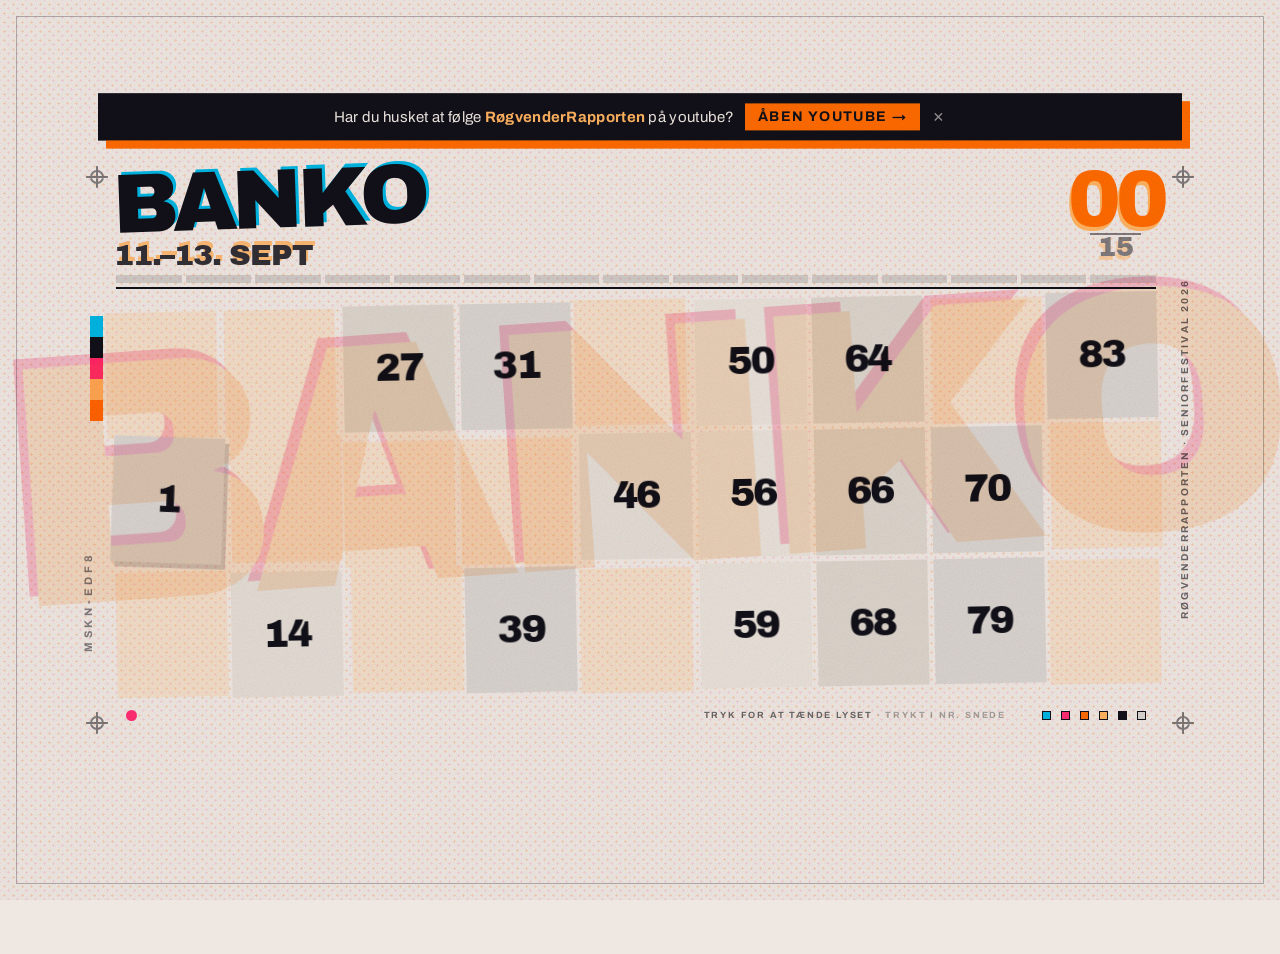
==== index.html @ 8e08827e "confetti: spin faster and tumble edge-on; keep tile misprints off ink-black Angular velocity raised " ====
<!DOCTYPE html>
<html lang="da">
<head>
<meta charset="UTF-8">
<meta name="viewport" content="width=device-width, initial-scale=1, maximum-scale=1, user-scalable=no, viewport-fit=cover">
<title>BANKO — Røgvenderrapporten · Seniorfestival 2026</title>
<link rel="preconnect" href="https://fonts.googleapis.com">
<link rel="preconnect" href="https://fonts.gstatic.com" crossorigin>
<link href="https://fonts.googleapis.com/css2?family=Archivo+Black&family=Archivo:wght@400;600;700&display=swap" rel="stylesheet">
<style>
  *{ box-sizing:border-box; -webkit-tap-highlight-color:transparent; }
  html,body{ margin:0; height:100%; background:#0c0906; overflow:hidden; }
  body{
    --orange:#ff6b1a; --orange-deep:#e0490f; --glow:#ff922e; --hot:#ffb257;
    --teal:#3fe6cc; --party:#c94fd6; --party2:#42d6c0;
    --bg:#140f0b; --panel:#1e1712; --plate:#efe8dd; --plate-blank:#cdbfae; --ink:#181310;
    --bezel1:#d8c9a6; --bezel2:#b39a68; --glowbg:#43301d; --sub:#a98d68; --btnglow:#ff922e;
    font-family:ui-monospace,"SF Mono",Menlo,monospace;
  }

  /* --- Stage: always-landscape (ADR-10). Portrait → rotate whole app 90° via CSS. --- */
  .stage{
    position:relative; overflow:hidden;
    width:100vw; height:100vh; width:100dvw; height:100dvh;
    display:flex; align-items:center; justify-content:center;
    background:radial-gradient(120% 90% at 50% -20%,var(--glowbg) 0%,var(--bg) 55%); transition:background .45s;
    padding:max(10px,env(safe-area-inset-top)) max(10px,env(safe-area-inset-right)) max(10px,env(safe-area-inset-bottom)) max(10px,env(safe-area-inset-left));
  }
  /* Natural landscape: fill the wide screen. Panel takes the full viewport height
     (never under the address bar), grid flexes to fill, cells drop the square lock
     so numbers grow big instead of leaving black side-bars. Capped for desktop. */
  @media (orientation:landscape){
    .stage .bezel{ width:100%; max-width:min(1100px, 96vw); height:min(calc(100dvh - 16px), 560px); }
    .panel{ display:flex; flex-direction:column; height:100%; }
    .stage .grid{ flex:1 1 auto; min-height:0; min-width:0; grid-template-columns:repeat(9,minmax(0,1fr)); }
    .stage .cell{ aspect-ratio:auto; }   /* .stage bumps specificity over base .grid / .cell rules that come later in source */
  }
  @media (orientation:portrait){
    .stage{
      position:fixed; top:0; left:100%;
      width:100vh; height:100vw; width:100dvh; height:100dvw;
      transform:rotate(90deg); transform-origin:top left;
      padding:max(10px,env(safe-area-inset-left)) max(10px,env(safe-area-inset-top)) max(10px,env(safe-area-inset-right)) max(10px,env(safe-area-inset-bottom));
    }
    /* Rotated machine is landscape-shaped → fill layout so cells fit the (short) height instead of overflowing.
       Machine width relates to screen height (dvh), machine height to screen width (dvw). */
    .stage .bezel{ width:100%; max-width:min(1100px, 96dvh); height:min(calc(100dvw - 16px), 560px); }
    .panel{ display:flex; flex-direction:column; height:100%; }
    .stage .grid{ flex:1 1 auto; min-height:0; min-width:0; grid-template-columns:repeat(9,minmax(0,1fr)); }
    .stage .cell{ aspect-ratio:auto; }
  }
  /* Small machines (old/small phones): the full-size 2× chrome + centered title overflows the rail.
     Scale the top chrome down so the title never collides with the controls. Grid stays big. */
  @media (orientation:portrait) and (max-height:720px), (orientation:landscape) and (max-width:760px){
    .stage .rail{ padding:3px 40px 6px; gap:6px; }
    .stage .lgroup, .stage .rgroup{ gap:6px; }
    .stage .crt{ width:68px; height:34px; }
    .stage .crt-num{ font-size:18px; } .stage .crt-num span{ font-size:12px; }
    .stage .scan{ height:10px; }
    .stage .knob{ width:22px; height:22px; } .stage .tgl{ width:14px; height:22px; } .stage .redbtn{ width:22px; height:22px; }
    .stage .fader{ width:36px; height:22px; }
    .stage .title{ font-size:14px; letter-spacing:.1em; text-indent:.1em; }
    .stage .sub{ font-size:6px; letter-spacing:.14em; text-indent:.14em; }
    .stage .serial{ font-size:9.5px; }
    .stage .screw{ width:28px; height:28px; }
    .stage .s1{top:6px;left:6px}.stage .s2{top:6px;right:6px}.stage .s3{bottom:6px;left:6px}.stage .s4{bottom:6px;right:6px}
  }
  /* Ultra-small (ancient phones, ~320×480): shrink the chrome one more step */
  @media (orientation:portrait) and (max-height:520px), (orientation:landscape) and (max-width:560px){
    .stage .rail{ padding:3px 34px 5px; gap:5px; }
    .stage .lgroup, .stage .rgroup{ gap:5px; }
    .stage .crt{ width:56px; height:28px; } .stage .crt-num{ font-size:15px; } .stage .crt-num span{ font-size:9px; }
    .stage .knob{ width:20px; height:20px; } .stage .tgl{ width:13px; height:20px; } .stage .redbtn{ width:20px; height:20px; }
    .stage .fader{ width:30px; height:20px; }
    .stage .title{ font-size:11px; letter-spacing:.04em; text-indent:.04em; }
    .stage .sub{ font-size:5.5px; }
    .stage .serial{ font-size:8.5px; }
    .stage .screw{ width:24px; height:24px; }
    .stage .s1{top:5px;left:5px}.stage .s2{top:5px;right:5px}.stage .s3{bottom:5px;left:5px}.stage .s4{bottom:5px;right:5px}
  }

  .bezel{ background:linear-gradient(180deg,var(--bezel1),var(--bezel2)); transition:background .45s; padding:7px; border-radius:15px; max-width:820px; width:100%;
    box-shadow:inset 0 1px 0 rgba(255,255,255,.5),inset 0 -3px 6px rgba(0,0,0,.35),0 12px 34px rgba(0,0,0,.55); }
  .panel{ position:relative; background:var(--panel); border:1px solid #3a2c1e; border-radius:9px;
    padding:11px 14px 12px; box-shadow:inset 0 0 46px rgba(0,0,0,.6); overflow:hidden; transition:box-shadow .3s,background .45s; }
  .panel.party{ animation:disco 1.1s linear infinite; }
  @keyframes disco{
    0%{ box-shadow:inset 0 0 60px rgba(201,79,214,.34),0 0 0 2px rgba(255,107,26,.5) }
    33%{ box-shadow:inset 0 0 60px rgba(63,214,192,.34),0 0 0 2px rgba(201,79,214,.6) }
    66%{ box-shadow:inset 0 0 60px rgba(255,107,26,.4),0 0 0 2px rgba(63,214,192,.6) }
    100%{ box-shadow:inset 0 0 60px rgba(201,79,214,.34),0 0 0 2px rgba(255,107,26,.5) }
  }

  .screw{ position:absolute; z-index:5; width:40px; height:40px; border-radius:50%;
    background:radial-gradient(circle at 38% 30%, #f2e9d2 0%, #dccaa2 24%, #ab9569 60%, #6f5a3b 88%, #4c3c26 100%);
    border:1px solid #43331f;
    box-shadow:inset 0 2px 3px rgba(255,255,255,.55), inset 0 -4px 7px rgba(0,0,0,.5), 0 1px 3px rgba(0,0,0,.55); }
  .screw::before, .screw::after{ content:""; position:absolute; top:50%; left:17%; right:17%; height:11%;
    background:linear-gradient(#2c2013,#150e07); border-radius:3px;
    box-shadow:inset 0 1px 2px rgba(0,0,0,.9), 0 1px 0 rgba(255,255,255,.22); }
  .screw::before{ transform:translateY(-50%) rotate(35deg); }
  .screw::after{ transform:translateY(-50%) rotate(125deg); }
  .s1{top:7px;left:7px}.s2{top:7px;right:7px}.s3{bottom:7px;left:7px}.s4{bottom:7px;right:7px}

  .rail{ position:relative; display:flex; align-items:center; justify-content:space-between; gap:12px; padding:4px 50px 8px; }
  .lgroup, .rgroup{ display:flex; align-items:center; gap:12px; flex:none; }
  .crt{ position:relative; width:104px; height:52px; border-radius:8px; background:#04120f; flex:none; border:2px solid #3a2c1e; box-shadow:inset 0 0 14px rgba(63,230,204,.35); overflow:hidden; }
  .crt-grid{ position:absolute; inset:0; opacity:.32; background-image:linear-gradient(var(--teal) 1px,transparent 1px),linear-gradient(90deg,var(--teal) 1px,transparent 1px); background-size:12px 12px; }
  .crt-num{ position:absolute; inset:0; display:flex; align-items:center; justify-content:center; color:var(--teal); font-weight:800; font-size:28px; text-shadow:0 0 8px var(--teal) }
  .crt-num span{ color:#6f8f88; font-size:18px }
  .scan{ position:absolute; left:0; right:0; height:14px; background:linear-gradient(rgba(63,230,204,.18),transparent); animation:scan 2.6s linear infinite }
  @keyframes scan{ 0%{ top:-14px } 100%{ top:52px } }
  .knobs{ display:flex; align-items:center; gap:12px; flex:none }
  .knob{ width:32px; height:32px; border-radius:50%; position:relative; background:radial-gradient(circle at 38% 30%,#4a3a2a,#181109 78%); border:2px solid #4a3a2a }
  .knob::after{ content:""; position:absolute; left:50%; top:4px; width:4px; height:12px; background:var(--hot); border-radius:2px; box-shadow:0 0 6px var(--btnglow); transform-origin:bottom }
  .k1::after{ transform:translateX(-50%) rotate(-40deg) } .k3::after{ transform:translateX(-50%) rotate(40deg) }
  .tgl{ width:20px; height:32px; border-radius:3px; background:#241a12; border:2px solid #4a3a2a; position:relative }
  .tgl.on::after{ content:""; position:absolute; left:3px; right:3px; top:3px; height:12px; border-radius:2px; background:var(--hot); box-shadow:0 0 6px var(--btnglow) }
  .tgl.flip{ animation:tglflip .22s ease }
  @keyframes tglflip{ 0%,100%{ transform:scale(1) } 50%{ transform:scale(1.18) } }
  .redbtn{ width:30px; height:30px; border-radius:50%; background:radial-gradient(circle at 38% 32%,#ff6a5a,#a01508 76%); border:3px solid #2a0d07; box-shadow:0 0 12px rgba(220,40,20,.5) }
  /* New control types (right cluster, balance the left) — distinct from knob/toggle/CRT/redbtn */
  .fader{ position:relative; width:52px; height:30px; border-radius:4px; background:#181109; border:2px solid #4a3a2a; box-shadow:inset 0 1px 4px rgba(0,0,0,.7); flex:none; cursor:pointer }
  .fader::before{ content:""; position:absolute; left:5px; right:5px; top:50%; height:3px; transform:translateY(-50%); background:#3a2c1e; border-radius:2px }
  .fader::after{ content:""; position:absolute; top:3px; bottom:3px; left:58%; width:9px; border-radius:3px; background:linear-gradient(#e2d3ad,#8a7550); box-shadow:0 0 5px rgba(0,0,0,.6),inset 0 1px 0 rgba(255,255,255,.5) }
  .fader.slid::after{ animation:faderslide .4s ease }
  @keyframes faderslide{ 0%{ left:58% } 50%{ left:14% } 100%{ left:58% } }

  .nameplate{ position:absolute; left:50%; top:50%; transform:translate(-50%,-50%); text-align:center; line-height:1; z-index:2; pointer-events:none; }
  .nameplate .title, .nameplate .sub{ pointer-events:auto; }
  .title{ color:var(--orange); font-weight:800; font-size:20px; letter-spacing:.26em; text-indent:.26em; text-shadow:0 0 16px rgba(255,107,26,.6); cursor:pointer; user-select:none; white-space:nowrap; }
  .title.flick{ animation:titleflick .55s steps(1); }
  @keyframes titleflick{ 0%{opacity:1} 15%{opacity:.25} 30%{opacity:1} 45%{opacity:.35} 60%{opacity:1} 75%{opacity:.5} 100%{opacity:1} }
  .title.blast{ animation:titleblast .7s ease; }
  @keyframes titleblast{
    0%{ transform:none; filter:none }
    25%{ transform:scale(1.2) rotate(-2deg); filter:brightness(1.5) }
    50%{ transform:scale(1.12) rotate(2deg); filter:hue-rotate(120deg) brightness(1.5) }
    75%{ transform:scale(1.16) rotate(-1deg); filter:hue-rotate(250deg) brightness(1.4) }
    100%{ transform:none; filter:none }
  }
  .sub{ color:var(--sub); font-size:8.5px; letter-spacing:.3em; text-indent:.3em; margin-top:4px; white-space:nowrap; pointer-events:auto; cursor:pointer }
  .serial{ flex:none; color:var(--teal); font-weight:800; font-size:12px; letter-spacing:1px; text-shadow:0 0 8px var(--teal); white-space:nowrap }

  .batwrap{ display:flex; align-items:stretch; gap:3px; margin:0 2px 11px; cursor:pointer; }
  .battery{ flex:1; display:flex; gap:2px; padding:3px; background:#0c0906; border:2px solid #4a3a2a; border-radius:5px; box-shadow:inset 0 0 6px #000; }
  .battery i{ flex:1; border-radius:1px; background:#241d15; transition:background .14s,box-shadow .14s }
  .battery i.on.g{ background:#46d97a; box-shadow:0 0 6px #46d97a }
  .battery i.on.a{ background:var(--hot); box-shadow:0 0 6px var(--glow) }
  .battery i.on.r{ background:#ff4d3d; box-shadow:0 0 8px #ff4d3d }
  .nub{ width:5px; align-self:center; height:14px; background:#4a3a2a; border-radius:0 3px 3px 0 }
  .full .battery{ border-color:var(--orange); box-shadow:inset 0 0 6px #000,0 0 14px rgba(255,107,26,.6) }

  /* Secret line = absolute overlay → never reflows the grid. Bigger, centered over the machine. */
  .secret{ position:absolute; left:0; right:0; top:46%; transform:translateY(-50%); z-index:6; text-align:center; padding:0 6%;
    color:#fff; font-size:clamp(22px,5.6vw,40px); font-weight:900; letter-spacing:.06em; line-height:1.15;
    opacity:0; pointer-events:none; transition:opacity .25s;
    text-shadow:0 0 30px var(--glow),0 0 10px var(--orange),0 2px 6px rgba(0,0,0,.9); }
  .secret.show{ opacity:1; }
  .secret.punch{ animation:secpunch .45s ease; }
  @keyframes secpunch{ 0%{transform:translateY(-50%) scale(.6)} 55%{transform:translateY(-50%) scale(1.16)} 100%{transform:translateY(-50%) scale(1)} }
  /* Senior egg — text arrives tilted with its own pop */
  .secret.soul{ transform:translateY(-50%) rotate(-7deg); animation:soulpop .55s cubic-bezier(.2,1.3,.4,1); }
  @keyframes soulpop{ 0%{transform:translateY(-50%) rotate(-7deg) scale(.5);opacity:0} 60%{transform:translateY(-50%) rotate(-7deg) scale(1.12)} 100%{transform:translateY(-50%) rotate(-7deg) scale(1)} }
  /* Aura — new background: warm halo that breathes + gentle rising light (supports the wholesome message) */
  .aura{ position:absolute; inset:0; z-index:5; pointer-events:none; opacity:0; transition:opacity .45s; overflow:hidden; }
  .aura.show{ opacity:1; }
  .aura::before{ content:""; position:absolute; inset:-25%; background:radial-gradient(circle at 50% 47%, rgba(255,198,124,.5), rgba(255,120,40,.15) 42%, transparent 68%); animation:auraBreathe 3.2s ease-in-out infinite; }
  .aura::after{ content:""; position:absolute; inset:0; background:repeating-linear-gradient(0deg, rgba(255,226,190,.07) 0 2px, transparent 2px 26px); animation:auraRise 2.4s linear infinite; }
  @keyframes auraBreathe{ 0%,100%{ transform:scale(.9); opacity:.55 } 50%{ transform:scale(1.14); opacity:1 } }
  @keyframes auraRise{ from{ transform:translateY(0) } to{ transform:translateY(-26px) } }

  .grid{ display:grid; grid-template-columns:repeat(9,1fr); grid-template-rows:repeat(3,1fr); gap:5px; background:#100b07; padding:6px; border-radius:8px; border:1px solid #4a3a2b; container-type:inline-size; }
  .cell{ aspect-ratio:1; display:flex; align-items:center; justify-content:center; font-size:clamp(15px,6.4cqw,38px); font-weight:800; border-radius:6px; position:relative; }
  .cell.num{ background:var(--plate); color:var(--ink); cursor:pointer; box-shadow:inset 0 -3px 0 rgba(0,0,0,.2),inset 0 1px 0 rgba(255,255,255,.6); transition:transform .05s,box-shadow .1s,background .12s,color .12s; }
  .cell.num:active{ transform:translateY(2px); box-shadow:inset 0 -1px 0 rgba(0,0,0,.2) }
  .cell.blank{ background:var(--plate-blank); opacity:.26 }
  .cell.lit{ color:#fff; text-shadow:0 1px 2px rgba(0,0,0,.55); background:radial-gradient(circle at 50% 42%,var(--hot) 0%,var(--orange) 58%,var(--orange-deep) 100%); box-shadow:0 0 0 2px color-mix(in srgb,var(--btnglow) 50%,#000),0 0 22px 4px color-mix(in srgb,var(--btnglow) 56%,transparent),inset 0 2px 7px rgba(255,220,180,.6); animation:pulse 2.1s ease-in-out infinite; }
  @keyframes pulse{ 0%,100%{ box-shadow:0 0 0 2px color-mix(in srgb,var(--btnglow) 50%,#000),0 0 16px 3px color-mix(in srgb,var(--btnglow) 42%,transparent),inset 0 2px 7px rgba(255,220,180,.6) } 50%{ box-shadow:0 0 0 2px color-mix(in srgb,var(--btnglow) 50%,#000),0 0 28px 7px color-mix(in srgb,var(--btnglow) 63%,transparent),inset 0 2px 7px rgba(255,220,180,.6) } }

  .statusbar{ display:flex; align-items:center; gap:12px; margin-top:12px; padding:0 50px; height:26px }
  .pwr{ width:18px; height:18px; border-radius:50%; background:var(--btnglow); box-shadow:0 0 12px 3px var(--btnglow); animation:breathe 2.4s ease-in-out infinite }
  @keyframes breathe{ 0%,100%{ opacity:.55 } 50%{ opacity:1 } }
  .rivets{ margin-left:24px; display:flex; align-items:center; gap:10px; flex:none; }
  .rivets i{ width:9px; height:9px; border-radius:50%; background:radial-gradient(circle at 35% 30%,#6b5738,#241a10 78%); box-shadow:inset 0 0 1px #000,0 1px 0 rgba(255,255,255,.08); cursor:pointer; }
  .readout{ margin-left:auto; color:var(--sub); font-size:10px; letter-spacing:.2em; cursor:pointer; white-space:nowrap }
  .readout.tease{ animation:stamp .4s ease; color:var(--hot); text-shadow:0 0 8px var(--glow) }
  .party .pwr{ background:var(--party2); box-shadow:0 0 10px 3px var(--party) }

  /* Debug (?fejlfinding) */
  .dbg{ display:none; gap:8px; align-items:center; margin:8px 2px 0; }
  .dbg.on{ display:flex; }
  .dbg button{ font-family:inherit; font-size:12px; font-weight:800; letter-spacing:.08em; color:#fff; background:radial-gradient(circle at 38% 32%,#ff6a5a,#a01508 76%); border:1.5px solid #2a0d07; border-radius:6px; padding:7px 12px; cursor:pointer; }
  .dbg .info{ color:#a98d68; font-size:10px; }

  /* --- Party overlay (ADR-12): win-type + confetti + return countdown --- */
  /* Confetti is a sibling of the stage and fixed to the viewport, so it is
     never clipped by the sheet and never rotated with it in portrait — paper
     falls down the real screen, not down the machine. */
  .confetti{ position:fixed; inset:0; width:100vw; height:100vh;
    width:100dvw; height:100dvh; pointer-events:none; z-index:60; }
  .win{ position:absolute; inset:0; z-index:5; display:flex; flex-direction:column; align-items:center; justify-content:center; gap:clamp(24px,7vh,56px);
    background:rgba(20,15,11,.74); opacity:0; pointer-events:none; transition:opacity .25s; }
  .win.show{ opacity:1; pointer-events:auto; }
  .win .type{ font-size:clamp(34px,9vw,60px); font-weight:900; letter-spacing:.12em; color:#fff; text-align:center;
    text-shadow:0 0 34px var(--glow),0 0 8px var(--orange); transform:rotate(-6deg) scale(.85); transition:transform .25s; }
  .win.show .type{ transform:rotate(-6deg) scale(1); }
  .win .banko{ font-size:clamp(18px,4vw,26px); font-weight:800; letter-spacing:.3em; color:var(--hot); }
  .ret{ width:70%; max-width:420px; }
  .ret .lbl{ text-align:center; color:#e9d9bd; font-size:11px; letter-spacing:.2em; margin-bottom:6px; }
  .ret .track{ height:10px; border-radius:6px; background:#0c0906; border:2px solid #4a3a2a; overflow:hidden; box-shadow:inset 0 0 6px #000; }
  .ret .bar{ height:100%; width:100%; background:linear-gradient(90deg,var(--hot),var(--orange),var(--orange-deep)); }
  .ret .bar.run{ width:0; transition:width 10s linear; }

  /* --- Easter eggs (all on non-functional chrome; never block marking) --- */
  /* A — red button overheat: shake + amber flash */
  .bezel.shake{ animation:shake .5s ease; }
  @keyframes shake{ 0%,100%{transform:translate(0,0)} 20%{transform:translate(-4px,2px) rotate(-.4deg)} 40%{transform:translate(4px,-2px) rotate(.4deg)} 60%{transform:translate(-3px,1px)} 80%{transform:translate(3px,-1px)} }
  .flash{ position:absolute; inset:0; z-index:5; background:var(--hot); opacity:0; pointer-events:none; }
  .flash.on{ animation:flashpulse .16s steps(1) 3; }
  @keyframes flashpulse{ 0%{opacity:.5} 50%{opacity:0} 100%{opacity:.5} }
  /* B — konami max-disco strobe (no confetti) */
  .strobe{ position:absolute; inset:0; z-index:5; opacity:0; pointer-events:none; mix-blend-mode:screen; }
  .strobe.on{ animation:strobe .11s steps(1) infinite; }
  @keyframes strobe{ 0%{background:#fff;opacity:.85} 25%{background:var(--party);opacity:.7} 50%{background:#000;opacity:.25} 75%{background:var(--teal);opacity:.7} 100%{background:var(--orange);opacity:.8} }
  /* Combo 1 — white strobe rave */
  .strobe.white{ animation:wstrobe .09s steps(1) infinite; }
  @keyframes wstrobe{ 0%{background:#fff;opacity:.92} 50%{background:#000;opacity:.12} 100%{background:#fff;opacity:.92} }
  /* Combo 2 — expanding shockwave rings */
  .pulsering{ position:absolute; left:50%; top:50%; width:30px; height:30px; margin:-15px 0 0 -15px; border-radius:50%; border:4px solid var(--glow); z-index:7; pointer-events:none; box-shadow:0 0 16px var(--glow); animation:pulsering 1s ease-out forwards; }
  @keyframes pulsering{ 0%{ transform:scale(.2); opacity:.9 } 100%{ transform:scale(9); opacity:0 } }
  /* Combo 4 — police siren red/blue flood */
  .siren{ position:absolute; inset:0; z-index:5; opacity:0; pointer-events:none; mix-blend-mode:screen; }
  .siren.on{ animation:sirenflood .5s steps(1) infinite; }
  @keyframes sirenflood{ 0%{ background:radial-gradient(circle at 22% 50%, rgba(255,40,40,.75), transparent 55%); opacity:1 } 50%{ background:radial-gradient(circle at 78% 50%, rgba(50,90,255,.75), transparent 55%); opacity:1 } 100%{ background:radial-gradient(circle at 22% 50%, rgba(255,40,40,.75), transparent 55%); opacity:1 } }
  /* Combo 6 — 8-bit victory colour flash */
  .strobe.chip{ animation:chipflash .16s steps(1) infinite; }
  @keyframes chipflash{ 0%{background:#ffde3a;opacity:.72} 33%{background:#3fe6cc;opacity:.72} 66%{background:#ff6b1a;opacity:.72} 100%{background:#c94fd6;opacity:.72} }
  /* Combo 7 — bass-drop panel throb */
  .panel.throb{ animation:throb .5s ease-in-out 4; }
  @keyframes throb{ 0%,100%{ transform:scale(1); box-shadow:inset 0 0 46px rgba(0,0,0,.6) } 50%{ transform:scale(1.035); box-shadow:inset 0 0 60px rgba(255,60,20,.4),0 0 30px rgba(255,80,30,.5) } }
  /* Combo 8 — power-up gold glow flash */
  .panel.flashup{ animation:flashup .5s ease; }
  @keyframes flashup{ 0%,100%{ box-shadow:inset 0 0 46px rgba(0,0,0,.6) } 50%{ box-shadow:inset 0 0 40px rgba(255,220,120,.5),0 0 28px rgba(255,210,90,.75) } }
  /* Combo 9 — power-down brief dim */
  .panel.dim{ animation:pdim .85s ease; }
  @keyframes pdim{ 0%,100%{ filter:none } 45%{ filter:brightness(.5) saturate(.6) } }
  /* C — knob rev spin */
  .knob{ cursor:pointer; }
  .knob.rev{ animation:knobspin .6s cubic-bezier(.2,.8,.3,1); }
  @keyframes knobspin{ to{ transform:rotate(540deg) } }
  /* D — screws unscrew, fall, engine-room finale */
  .screw{ cursor:pointer; touch-action:none; transition:transform .25s,opacity .25s; }
  .screw.tick{ animation:screwtick 1.5s; }
  @keyframes screwtick{
    0%{ transform:rotate(0); animation-timing-function:cubic-bezier(.15,.85,.25,1) }   /* snap fast to 180° */
    16%{ transform:rotate(180deg); animation-timing-function:ease-out }                /* then unwind slowly back */
    100%{ transform:rotate(0) }
  }
  .screw.loosening{ animation:unscrew 1.5s linear forwards; }
  @keyframes unscrew{ 0%{transform:rotate(0) scale(1)} 100%{transform:rotate(540deg) scale(.9)} }
  /* Empty screw hole left behind after a screw falls out */
  .screw.hole{ background:radial-gradient(circle at 50% 42%, #000 0%, #0b0806 72%, #241a10 100%); border-color:#0a0705;
    box-shadow:inset 0 3px 6px rgba(0,0,0,.95), inset 0 -1px 2px rgba(255,255,255,.06), 0 1px 2px rgba(0,0,0,.5); }
  .screw.hole::before, .screw.hole::after{ display:none; }
  /* Fallen screw = a fixed-position clone appended to <body> → escapes the panel clip, drops out the window */
  /* Screws fall toward the MACHINE's bottom: down in landscape, left in portrait (machine rotated 90°) */
  .screwfly{ position:fixed; width:40px; height:40px; z-index:9999; pointer-events:none; }
  .screwfly.down{ animation:flydown 1.5s cubic-bezier(.4,.15,.7,1) forwards; }
  .screwfly.left{ animation:flyleft 1.5s cubic-bezier(.4,.15,.7,1) forwards; }
  @keyframes flydown{ 0%{ transform:translateY(0) rotate(0) } 100%{ transform:translateY(120vh) rotate(1100deg); opacity:.85 } }
  @keyframes flyleft{ 0%{ transform:translate(0,0) rotate(0) } 100%{ transform:translate(-120vw,0) rotate(1100deg); opacity:.85 } }
  /* D finale — panel comes loose and swings by its top-left corner, then snaps back */
  .panel.hang{ transform-origin:26px 26px; animation:hang 3.2s cubic-bezier(.3,.7,.4,1), disco 1.1s linear infinite; }
  @keyframes hang{
    0%{transform:none}
    12%{transform:translateY(20px) rotate(8deg)}
    30%{transform:translateY(15px) rotate(-6deg)}
    48%{transform:translateY(17px) rotate(5deg)}
    66%{transform:translateY(14px) rotate(-3deg)}
    82%{transform:translateY(8px) rotate(1.5deg)}
    100%{transform:none}   /* screws fly back → snaps straight */
  }
  .plaque{ position:absolute; inset:0; z-index:6; display:flex; align-items:center; justify-content:center; text-align:center;
    font-size:clamp(24px,7vw,50px); font-weight:900; letter-spacing:.12em; color:var(--hot); background:rgba(10,7,4,.82);
    opacity:0; pointer-events:none; transition:opacity .3s; text-shadow:0 0 30px var(--glow); }
  .plaque.show{ opacity:1; }
  /* Hidden FDF'erfest ad (long-press red button) — slides down, machine-styled, non-blocking */
  /* Top banner. Opaque, lighter-than-panel background so it reads as a raised banner (not just an orange ring). */
  .ad{ position:absolute; left:8px; right:8px; top:8px; z-index:8; display:flex; align-items:center; justify-content:center; gap:10px;
    background:linear-gradient(180deg,#3a2b1c,#241a10); border:2px solid var(--orange); border-radius:10px;
    padding:10px 14px; box-shadow:0 10px 26px rgba(0,0,0,.7),0 0 22px rgba(255,107,26,.55);
    transform:translateY(-180%); pointer-events:none; transition:transform .42s cubic-bezier(.3,1.25,.5,1); }
  .ad.show{ transform:translateY(0); pointer-events:auto; }
  .adtxt{ color:var(--plate); font-size:clamp(11px,2.5vw,15px); letter-spacing:.02em; }
  .adtxt b{ color:var(--hot); }
  .adbtn{ flex:none; color:#fff; text-decoration:none; font-weight:800; font-size:clamp(11px,2.5vw,14px); letter-spacing:.08em; white-space:nowrap;
    background:radial-gradient(circle at 40% 30%,var(--hot),var(--orange) 60%,var(--orange-deep)); padding:6px 13px; border-radius:6px; box-shadow:0 0 10px rgba(255,107,26,.6); }
  .adclose{ flex:none; color:var(--sub); font-size:14px; cursor:pointer; padding:0 2px; }
  /* Easter egg — blank-cell tap: propeller flies across the whole screen, spinning. */
  .propfly{ position:absolute; top:38%; left:-320px; z-index:60; width:min(260px,45vmin); pointer-events:none; animation:propcross 2.2s linear forwards; }
  .propfly img{ display:block; width:100%; filter:drop-shadow(0 6px 14px rgba(0,0,0,.55)); animation:propspin 0.85s linear infinite; }
  @keyframes propcross{ from{ left:-320px; } to{ left:calc(100% + 400px); } }
  @keyframes propspin{ from{ transform:rotate(0); } to{ transform:rotate(360deg); } }
  /* MASKINEN final — rotating disco spotlights sweeping across the machine */
  .beams{ position:absolute; inset:-40%; z-index:4; pointer-events:none; opacity:0; mix-blend-mode:screen; transition:opacity .3s;
    background:conic-gradient(from 0deg,
      transparent 0 14deg, rgba(255,146,46,.55) 14deg 22deg, transparent 22deg 60deg,
      rgba(201,79,214,.5) 60deg 68deg, transparent 68deg 108deg,
      rgba(63,214,192,.45) 108deg 116deg, transparent 116deg 168deg,
      rgba(255,107,26,.55) 168deg 176deg, transparent 176deg 240deg,
      rgba(255,178,87,.5) 240deg 248deg, transparent 248deg 300deg,
      rgba(201,79,214,.45) 300deg 308deg, transparent 308deg 360deg); }
  .beams.on{ opacity:1; animation:beamspin 3.4s linear infinite; }
  @keyframes beamspin{ to{ transform:rotate(360deg); } }
  /* MASKINEN final — big text across the machine (transparent → machine dances behind) */
  .bigtext{ position:absolute; inset:0; z-index:6; display:flex; align-items:center; justify-content:center; text-align:center; padding:0 5%;
    font-size:clamp(28px,10vw,78px); font-weight:900; letter-spacing:.04em; line-height:1.02; color:#fff;
    text-shadow:0 0 34px var(--glow),0 0 12px var(--orange),0 3px 0 rgba(0,0,0,.35);
    opacity:0; pointer-events:none; transform:scale(.7) rotate(-5deg); transition:opacity .3s,transform .3s; }
  .bigtext.show{ opacity:1; animation:bigwob 1.5s ease-in-out infinite .3s; }
  @keyframes bigwob{ 0%,100%{transform:scale(1) rotate(-5deg)} 50%{transform:scale(1.05) rotate(-2.5deg)} }
  /* dancing plate */
  .grid.dance .cell.num{ animation:platedance .5s ease-in-out infinite; }
  @keyframes platedance{ 0%,100%{transform:translateY(0) scale(1)} 50%{transform:translateY(-7px) scale(1.06)} }
  .grid.dance .cell.num:nth-child(3n){ animation-delay:.08s } .grid.dance .cell.num:nth-child(3n+2){ animation-delay:.16s }
  /* Serial tap → "ÆGTE VARE" stamp */
  .serial{ cursor:pointer; }
  .serial.stamp{ animation:stamp .42s ease; color:#46d97a; text-shadow:0 0 10px #46d97a; }
  @keyframes stamp{ 0%{transform:scale(.5) rotate(-8deg);opacity:.3} 60%{transform:scale(1.25) rotate(3deg)} 100%{transform:scale(1) rotate(0)} }
  /* E — ember sparks when 90 lights up */
  .ember{ position:absolute; width:6px; height:6px; border-radius:50%; pointer-events:none; z-index:7;
    background:radial-gradient(circle,#fff 0%,#ffb257 40%,#e0490f 85%); box-shadow:0 0 8px #ff922e;
    animation:ember .9s ease-out forwards; }
  @keyframes ember{ to{ transform:translate(var(--dx),var(--dy)) scale(.15); opacity:0; } }

  /* ==========================================================================
     VARIANT A — RISOGRAPH GIG POSTER
     The machine metaphor is gone: no bezel, no panel, no frame, no glow, no
     bevels. This is a screenprinted poster — flat spot inks on warm paper,
     visible grain and halftone, oversized Archivo Black display type, and a
     deliberate pink misregistration offset under every lit number.
     Palette is the extracted Seniorfestival system, nothing else.
     Deliberately shares nothing with variant D (pixels) or variant C (bloom).
     ========================================================================== */
  body{
    --ink:#111018; --paper:#efe7e2; --paper-2:#d9d3cf;
    --orange:#ff6a00; --pink:#ff2d72; --sand:#ffb25f; --cyan:#00b5e2;
    --display:"Archivo Black",Impact,sans-serif;
    --meta:"Archivo",system-ui,sans-serif;
    /* legacy machine tokens re-pointed so unconverted rules stay in palette */
    --orange-deep:#ff2d72; --glow:#ff6a00; --hot:#ffb257;
    --teal:#00b5e2; --party:#ff2d72; --party2:#00b5e2;
    --bg:#efe7e2; --panel:transparent; --plate:#efe7e2; --plate-blank:#d9d3cf;
    --bezel1:#efe7e2; --bezel2:#d9d3cf; --glowbg:#efe7e2;
    --sub:rgba(17,16,24,.55); --btnglow:#ff6a00;
    font-family:var(--meta); color:var(--ink);
  }
  html,body{ background:var(--paper); }

  /* Paper ground + halftone field. Flat inks only — no radial glows anywhere. */
  .stage{ background:
      radial-gradient(rgba(255,106,0,.20) 1.1px,transparent 1.2px) 0 0/9px 9px,
      radial-gradient(rgba(255,45,114,.13) 1.1px,transparent 1.2px) 4px 4px/9px 9px,
      var(--paper); }
  /* 4 — roller streaks: faint bands of thinner ink, fixed to the sheet. */
  .stage::before{ content:""; position:absolute; inset:0; z-index:29; pointer-events:none;
    mix-blend-mode:multiply; opacity:.5;
    background:repeating-linear-gradient(90deg,
      transparent 0 17%, rgba(255,255,255,.55) 17% 19%, transparent 19% 46%,
      rgba(255,255,255,.4) 46% 47.2%, transparent 47.2% 78%,
      rgba(255,255,255,.5) 78% 80%, transparent 80% 100%); }

  /* Press grain — the texture that sells the print. */
  .stage::after{ content:""; position:absolute; inset:0; z-index:30; pointer-events:none;
    opacity:.5; mix-blend-mode:multiply;
    background-image:url("data:image/svg+xml;utf8,<svg xmlns='http://www.w3.org/2000/svg' width='140' height='140'><filter id='n'><feTurbulence type='fractalNoise' baseFrequency='.85' numOctaves='3'/></filter><rect width='140' height='140' filter='url(%23n)' opacity='.42'/></svg>"); }

  /* No cabinet. The sheet IS the layout. */
  /* No cabinet and no clip. html/body already hide scrollbars, so ink is free
     to bleed past the old machine box and off the sheet — the way a poster
     trims. The box only survives as a centring device for the plate. */
  .stage{ overflow:visible; }
  .bezel{ background:none; box-shadow:none; padding:0; border-radius:0;
    max-width:1000px; overflow:visible; }
  .panel{ background:none; border:0; border-radius:0; box-shadow:none;
    padding:0 6px 4px; overflow:visible; }
  /* Grid-breaking watermark, printed under everything in pale sand ink. */
  /* Watermark: centred on the sheet and scaled off the long viewport axis so
     it fills the width the machine actually has, in either orientation. */
  .panel::before{ content:"BANKO"; position:absolute; inset:0; z-index:4;
    pointer-events:none; display:flex; align-items:center; justify-content:center;
    font-family:var(--display); font-size:27vmax; line-height:.78;
    letter-spacing:-.065em; color:var(--sand); opacity:.26; mix-blend-mode:multiply;
    transform:rotate(-4deg); white-space:nowrap;
    text-shadow:var(--wx,10px) var(--wy,-6px) 0 var(--wc,var(--cyan)); }
  .rail, .batwrap, .grid, .statusbar{ position:relative; z-index:1; }

  /* Screws → printed register marks (the crosshairs on a press sheet). */
  .screw, .stage .screw{ width:14px; height:14px; border-radius:50%; background:none;
    border:2px solid var(--ink); box-shadow:none; opacity:.5; }
  .screw::before, .screw::after{ display:block; content:""; position:absolute;
    background:var(--ink); left:50%; top:50%; }
  .screw::before{ width:2px; height:22px; transform:translate(-50%,-50%); }
  .screw::after{ width:22px; height:2px; transform:translate(-50%,-50%); }
  .screw.hole{ opacity:.18; }
  .s1{top:0;left:0}.s2{top:0;right:0}.s3{bottom:0;left:0}.s4{bottom:0;right:0}
  .stage .s1{top:0;left:0}.stage .s2{top:0;right:0}
  .stage .s3{bottom:0;left:0}.stage .s4{bottom:0;right:0}

  /* Masthead — oversized, tilted, ink on paper. */
  /* ---- Sheet composition (mobile-first) --------------------------------
     The header band was a control strip: counter, chips and serial in one
     row. Broken apart — the counter is a big overprinted numeral in the top
     corner, the serial runs up the left trim like a print code, the chips
     are an ink-swatch column on the right trim, and the status line stays
     along the bottom. Nothing sits in a row with anything else.
     The wrappers become display:contents so each mark is placed against the
     sheet directly; every element stays in the DOM and stays clickable.
     Sizes use vmin so they hold in the rotated portrait machine too. ---- */
  .lgroup, .rgroup{ display:contents; }
  /* static, so the trim marks below resolve against the sheet (.panel),
     not against this now-tiny masthead band */
  .rail{ position:static; display:block; padding:0; margin:0 0 6px; }
  .nameplate{ position:static; transform:none; text-align:left;
    max-width:none; padding:0 0 0 2px; }
  .title{ font-family:var(--display); font-weight:400; color:var(--ink);
    letter-spacing:-.055em; text-indent:0; line-height:.8;
    font-size:clamp(28px,6.6vmax,84px);
    text-shadow:var(--mx,4px) var(--my,4px) 0 var(--mc,var(--orange));
    transform:rotate(-2deg); transform-origin:left bottom; display:inline-block; }
  .stage .title{ font-family:var(--display); letter-spacing:-.055em; text-indent:0;
    font-size:clamp(28px,6.6vmax,84px); line-height:.8; }
  /* 6 — the subtitle leaves the masthead and runs up the right trim, which
     frees the whole top band for the display type alone. */
  /* writing-mode reads bottom-to-top without transform-origin guesswork, and
     centres cleanly on the trim at any height. */
  .sub{ position:absolute; right:0; top:50%; z-index:3; margin:0;
    writing-mode:vertical-rl; transform:translateY(-50%) rotate(180deg);
    transform-origin:center; white-space:nowrap;
    font-family:var(--meta); font-weight:700; color:var(--ink); opacity:.6;
    text-transform:uppercase; letter-spacing:.22em; text-indent:.22em;
    font-size:clamp(6px,.95vmax,10px); line-height:1; }
  .stage .sub{ font-size:clamp(6px,.95vmax,10px); letter-spacing:.22em; text-indent:.22em; }

  /* 7 — a poster has to say when. Date block sits under the masthead. */
  .nameplate::after{ content:"11.–13. SEPT"; display:block; margin-top:4px;
    font-family:var(--display); font-weight:400; color:var(--ink);
    font-size:clamp(11px,2.4vmax,30px); line-height:.85; letter-spacing:-.04em;
    opacity:.85; text-shadow:var(--mx,2px) var(--my,2px) 0 var(--mc,var(--cyan)); }

  /* Room on the trims for the marks that now live there. */
  .panel{ padding:2px 30px 2px 22px; }

  /* Counter → a big number overprinted into the top corner. Not a readout. */
  .crt{ position:absolute; top:-2px; right:26px; z-index:3;
    width:auto; height:auto; background:none; border:0; border-radius:0;
    box-shadow:none; overflow:visible; }
  .crt-grid, .scan{ display:none; }
  /* 9 — set as a stacked fraction with a rule between, not "04/15". */
  .crt-num{ position:static; display:block; text-align:center;
    font-family:var(--display); font-weight:400; color:var(--orange);
    mix-blend-mode:multiply; font-size:clamp(28px,6.2vmax,82px);
    line-height:.8; letter-spacing:-.06em;
    text-shadow:var(--mx,3px) var(--my,3px) 0 var(--mc,var(--cyan)); }
  .crt-num span{ display:block; color:var(--ink); opacity:.5; font-size:.34em;
    border-top:2px solid currentColor; margin:2px auto 0; padding-top:2px; width:1.9em;
    letter-spacing:-.02em; }

  /* Serial → print code running up the left trim. */
  .serial{ position:absolute; left:4px; bottom:14%; z-index:3;
    transform:rotate(-90deg); transform-origin:left bottom; white-space:nowrap;
    font-family:var(--meta); font-weight:700; color:var(--ink); opacity:.5;
    font-size:clamp(7px,1.05vmax,11px); letter-spacing:.34em; text-shadow:none; }
  .stage .serial{ font-size:clamp(7px,1.05vmax,11px); }

  /* 1 — Chips are no longer knobs in a column: one flush ink-swatch strip
     down the right trim, the way a press sheet carries its colour bar. */
  .knobs{ position:absolute; left:0; top:26%; z-index:3;
    flex-direction:column; gap:0; }
  .fader{ position:absolute; left:0; top:26%; z-index:3; margin-top:63px; }
  .redbtn{ position:absolute; left:0; top:26%; z-index:3; margin-top:84px; }
  .knob, .tgl, .fader, .redbtn,
  .stage .knob, .stage .tgl, .stage .fader, .stage .redbtn{
    width:13px; height:21px; border:0; border-radius:0; box-shadow:none; }
  .knob, .tgl, .fader, .redbtn, .rivets i{
    box-shadow:var(--mx,2px) var(--my,2px) 0 var(--mc,var(--pink)); }
  .knob{ background:var(--cyan); } .knob.k3{ background:var(--ink); }
  .knob::after, .tgl.on::after, .fader::before, .fader::after{ display:none; }
  .tgl{ background:var(--pink); }
  .fader{ background:var(--sand); }
  .redbtn{ background:var(--orange); }

  /* Progress → an ink rule that fills. No gauge, no segments-as-cells. */
  .batwrap{ margin:0 4px 12px; }
  .battery{ background:none; border:0; border-bottom:2px solid var(--ink); border-radius:0;
    box-shadow:none; padding:0 0 4px; gap:4px; }
  .battery i{ background:rgba(17,16,24,.14); border-radius:0; box-shadow:none; height:8px; }
  .battery i.on.g, .battery i.on.a, .battery i.on.r{ background:var(--orange); box-shadow:none; }
  .nub{ display:none; }
  .full .battery{ border-bottom-color:var(--orange); box-shadow:none; }

  /* The plate — flat ink blocks, hard edges, paper gutters. */
  /* 3 — nothing on a press lands perfectly square, and the ink lays down
     unevenly across the sheet. */
  .grid{ background:none; border:0; border-radius:0; padding:0; gap:6px;
    transform:rotate(-1.1deg); }
  .cell.num:nth-child(9n+2), .cell.num:nth-child(9n+5){ background:#e4dcd4; }
  .cell.num:nth-child(9n+3), .cell.num:nth-child(9n+7){ background:#dcd4cb; }
  .cell.num:nth-child(9n+6){ background:#e9e1d9; }
  .cell{ border-radius:0; overflow:visible; }
  .cell.num{ background:var(--paper-2); color:var(--ink); box-shadow:none;
    font-family:var(--display); font-weight:400; letter-spacing:-.04em;
    transition:background .08s,color .08s; }
  /* 8 — marking is stamping: the tile takes the hit and leaves an ink ring. */
  .cell.num{ transition:background .08s,color .08s,transform .06s,box-shadow .06s; }
  .cell.num:active{ transform:scale(.93); box-shadow:0 0 0 4px rgba(17,16,24,.16); }
  /* 5 — one tile is pasted on askew. */
  .cell.num.pasted{ transform:rotate(3deg) translate(0,-5px); z-index:2;
    box-shadow:4px 5px 0 rgba(17,16,24,.16); }
  .cell.num.pasted:active{ transform:rotate(3deg) translate(0,-5px) scale(.93); }
  /* 4 — blanks are a pale sand plate, so the sheet reads as three inks. */
  /* 2 — the sand plate drifts the other way; multi-plate drift is what makes
     a riso pull look hand-made rather than one shared offset. */
  .cell.blank{ background:rgba(255,178,95,.20); opacity:1; box-shadow:none;
    mix-blend-mode:multiply; transform:translate(var(--mx,-2px),var(--my,-2px)); }
  /* 3 — on a two-colour pull the paper shows through the type. */
  .cell.num.lit{ background:var(--orange); color:var(--paper); text-shadow:none;
    box-shadow:none; animation:none; }
  /* Misregistration: a pink plate printed 5px off, multiplied under the orange. */
  /* 9 — screenprint ink spreads; a razor-sharp offset reads digital.
     --mx/--my/--mc are randomised per element in JS, so no two marks drift the
     same way and the offending ink is never the same one twice. */
  .cell.lit::after{ content:""; position:absolute; inset:0; z-index:-1;
    background:var(--mc,var(--pink)); mix-blend-mode:multiply;
    transform:translate(var(--mx,5px),var(--my,5px)); filter:blur(1.2px); }

  /* 6 — a hairline trim rectangle turns the screen into a cut sheet; the
     register crosshairs at the corners already read as crop marks. */
  .bezel::before{ content:""; position:absolute; inset:16px; z-index:5;
    pointer-events:none; border:1px solid rgba(17,16,24,.28); }

  /* 7 — the status line is a printer's colophon, not a machine readout. */
  .statusbar{ padding:0 14px; }
  .readout{ font-size:8px; letter-spacing:.17em; }
  .readout::after{ content:" · TRYKT I NR. SNEDE"; opacity:.55; }
  .pwr{ width:11px; height:11px; border-radius:50%; background:var(--pink);
    box-shadow:none; animation:none; }
  .readout{ font-family:var(--meta); font-weight:700; color:var(--ink); opacity:.6;
    text-transform:uppercase; letter-spacing:.2em; font-size:9px; }
  .rivets i{ border-radius:0; width:9px; height:9px; background:var(--cyan);
    border:1px solid var(--ink); box-shadow:none; }
  .rivets i:nth-child(2){ background:var(--pink) } .rivets i:nth-child(3){ background:var(--orange) }
  .rivets i:nth-child(4){ background:var(--sand) } .rivets i:nth-child(5){ background:var(--ink) }
  .rivets i:nth-child(6){ background:var(--paper-2) }

  /* Win — the poster is overprinted edge to edge. */
  /* 8 — the poster flips: full orange flood, type knocked out to paper,
     pink plate printed 8px off. */
  .win{ background:var(--orange); }
  .win .type{ font-family:var(--display); font-weight:400; color:var(--paper);
    font-size:clamp(38px,13vw,150px); letter-spacing:-.06em; line-height:.82;
    text-shadow:var(--mx,8px) var(--my,8px) 0 var(--mc,var(--pink)); }
  .win .banko{ font-family:var(--meta); font-weight:700; color:var(--ink); opacity:.8;
    text-transform:uppercase; letter-spacing:.3em; font-size:clamp(9px,1.6vw,14px); }
  .ret .lbl{ font-family:var(--meta); font-weight:700; color:var(--ink); opacity:.75;
    text-transform:uppercase; letter-spacing:.2em; font-size:10px; }
  .ret .track{ background:none; border:0; border-bottom:3px solid rgba(17,16,24,.28);
    border-radius:0; box-shadow:none; height:3px; }
  .ret .bar{ background:var(--ink); height:3px; }

  /* Overlays & eggs — printed, never glowing. */
  .secret, .plaque, .bigtext{ font-family:var(--display); font-weight:400; letter-spacing:-.03em; }
  .secret{ color:var(--ink); text-shadow:3px 3px 0 var(--sand); }
  .plaque{ background:var(--paper); color:var(--ink); text-shadow:5px 5px 0 var(--orange); }
  .bigtext{ color:var(--ink); text-shadow:6px 6px 0 var(--orange), 12px 12px 0 var(--pink); }
  .aura::before{ background:radial-gradient(circle at 50% 47%,rgba(255,178,95,.30),transparent 62%);
    mix-blend-mode:multiply; }
  .aura::after{ display:none; }
  .ember{ border-radius:50%; background:var(--pink); box-shadow:none; }
  .pulsering{ border-radius:50%; border:5px solid var(--ink); box-shadow:none; }
  .ad{ background:var(--ink); border:0; border-radius:0; box-shadow:8px 8px 0 var(--orange); }
  .adtxt{ color:var(--paper); font-family:var(--meta); }
  .adtxt b{ color:var(--sand); }
  .adbtn{ font-family:var(--meta); font-weight:700; background:var(--orange); color:var(--ink);
    border-radius:0; box-shadow:none; letter-spacing:.1em; text-transform:uppercase; }
  .adclose{ color:var(--paper); opacity:.6; }
  .dbg button{ font-family:var(--meta); font-weight:700; background:var(--ink); color:var(--paper);
    border:0; border-radius:0; text-transform:uppercase; letter-spacing:.1em; }
  .dbg .info{ color:var(--ink); opacity:.6; }
  @keyframes chipflash{ 0%{background:var(--sand);opacity:.6} 33%{background:var(--cyan);opacity:.6}
    66%{background:var(--orange);opacity:.6} 100%{background:var(--pink);opacity:.6} }
  @keyframes strobe{ 0%{background:var(--paper);opacity:.85} 25%{background:var(--pink);opacity:.6}
    50%{background:var(--ink);opacity:.2} 75%{background:var(--cyan);opacity:.6}
    100%{background:var(--orange);opacity:.7} }
  .beams{ background:conic-gradient(from 0deg,
      transparent 0 16deg, rgba(255,106,0,.40) 16deg 24deg, transparent 24deg 76deg,
      rgba(255,45,114,.36) 76deg 84deg, transparent 84deg 136deg,
      rgba(0,181,226,.32) 136deg 144deg, transparent 144deg 196deg,
      rgba(255,178,95,.40) 196deg 204deg, transparent 204deg 360deg);
    mix-blend-mode:multiply; }

  @media (prefers-reduced-motion:reduce){
    .beams.on{ animation:none !important; }
  }

  /* --- Easter egg K — stempelbordet ------------------------------------
     Hold a finger on bare paper and a rubber stamp slams down there. They
     accumulate, so the sheet fills with press marks; the eighth one calls a
     re-pull and the whole lot lifts at once. Stamps never take pointer
     events, so marking numbers is never blocked. --------------------- */
  /* a long press on iOS otherwise raises the selection callout and eats the
     gesture before the timer fires */
  .panel{ -webkit-touch-callout:none; user-select:none; -webkit-user-select:none; }
  .stamp{ position:absolute; z-index:6; pointer-events:none;
    font-family:var(--display); font-weight:400; letter-spacing:-.02em;
    font-size:clamp(13px,2.4vmax,30px); line-height:1; white-space:nowrap;
    padding:.28em .42em; border:.16em solid currentColor; border-radius:2px;
    mix-blend-mode:multiply; opacity:0;
    transform:translate(-50%,-50%) rotate(var(--rot)) scale(2.6);
    animation:stampslam .34s cubic-bezier(.2,1.5,.35,1) forwards; }
  .stamp.ink1{ color:var(--pink); } .stamp.ink2{ color:var(--orange); }
  .stamp.ink3{ color:var(--ink); }
  /* rare pull: a metallic stamp that catches the light */
  .stamp.foil{ color:var(--sand);
    background:linear-gradient(105deg,rgba(255,178,95,.30),rgba(255,106,0,.16) 40%,
      rgba(255,255,255,.55) 50%,rgba(255,106,0,.16) 60%,rgba(255,178,95,.30));
    background-size:260% 100%; animation:stampslam .34s cubic-bezier(.2,1.5,.35,1) forwards,
      foilsheen 2.6s linear infinite .34s; }
  @keyframes foilsheen{ from{ background-position:120% 0 } to{ background-position:-120% 0 } }
  /* ink that soaked into the paper — stays after the sheet is re-pulled */
  .stamp.soaked{ opacity:.26 !important; }
  /* the smeared duplicate underneath = ink pushed out at the edge */
  .stamp::before{ content:attr(data-t); position:absolute; left:-.42em; top:-.28em;
    padding:.28em .42em; border:.16em solid currentColor; border-radius:2px;
    filter:blur(1.6px); opacity:.5; transform:translate(2px,2px); }
  @keyframes stampslam{
    0%  { opacity:0;   transform:translate(-50%,-50%) rotate(var(--rot)) scale(2.6) }
    62% { opacity:.86; transform:translate(-50%,-50%) rotate(var(--rot)) scale(.94) }
    100%{ opacity:.78; transform:translate(-50%,-50%) rotate(var(--rot)) scale(1) }
  }
  .stamp.lift{ animation:stamplift .5s ease forwards; }
  @keyframes stamplift{ to{ opacity:0; transform:translate(-50%,-50%) rotate(var(--rot)) scale(1.5) } }
  /* the re-pull: one full-bleed mark across the whole sheet */
  .repull{ position:absolute; inset:0; z-index:7; pointer-events:none;
    display:flex; align-items:center; justify-content:center;
    font-family:var(--display); font-weight:400; color:var(--pink);
    font-size:clamp(30px,9vmax,120px); letter-spacing:-.05em;
    mix-blend-mode:multiply; opacity:0; transform:rotate(-7deg) scale(2.2);
    animation:stampslam .42s cubic-bezier(.2,1.5,.35,1) forwards; --rot:-7deg; }

  /* --- Easter egg L — crop-mark alignment ------------------------------
     The register crosshairs are the four screws. Hit all four inside 3s and
     the sheet pulls square; it will not stay there. --------------------- */
  .grid{ transition:transform .55s cubic-bezier(.2,1.2,.3,1); }
  .grid.aligned{ transform:rotate(0deg); }

  /* --- Easter egg M — colour-bar calibration ---------------------------
     Tap the left-trim swatches top to bottom and the press runs each ink
     across the whole sheet in turn. ------------------------------------- */
  .inkflood{ position:absolute; inset:0; z-index:7; pointer-events:none;
    mix-blend-mode:multiply; opacity:.7; }
</style>
</head>
<body>
  <div class="stage">
  <div class="bezel">
  <div class="panel" id="panel">
    <span class="screw s1"></span><span class="screw s2"></span><span class="screw s3"></span><span class="screw s4"></span>

    <div class="rail">
      <div class="lgroup">
        <div class="crt"><div class="crt-grid"></div><div class="crt-num" id="crt">00<span>/15</span></div><div class="scan"></div></div>
        <div class="knobs"><span class="knob k1"></span><span class="knob k3"></span><span class="tgl on"></span></div>
      </div>
      <div class="nameplate">
        <div class="title" id="title">BANKO</div>
        <div class="sub">RØGVENDERRAPPORTEN · SENIORFESTIVAL 2026</div>
      </div>
      <div class="rgroup">
        <span class="fader"></span>
        <span class="redbtn"></span>
        <div class="serial" id="serial">MSKN-————</div>
      </div>
    </div>

    <div class="batwrap">
      <div class="battery" id="bat"><i></i><i></i><i></i><i></i><i></i><i></i><i></i><i></i><i></i><i></i><i></i><i></i><i></i><i></i><i></i></div>
      <span class="nub"></span>
    </div>

    <div class="secret" id="secret">⚡ MAGIEN ELLER TEKNOLOGIEN? ⚡</div>

    <div class="grid" id="grid"></div>

    <div class="statusbar">
      <span class="pwr"></span><span class="readout">TRYK FOR AT TÆNDE LYSET</span><span class="rivets" id="rivets"><i></i><i></i><i></i><i></i><i></i><i></i></span>
    </div>

    <div class="dbg" id="dbg" hidden>
      <button id="newplate">NY PLADE</button>
      <span class="info" id="dbginfo"></span>
    </div>

    <div class="flash" id="flash"></div>
    <div class="strobe" id="strobe"></div>
    <div class="siren" id="siren"></div>
    <div class="beams" id="beams"></div>
    <div class="bigtext" id="bigtext"></div>
    <div class="aura" id="aura"></div>
    <div class="plaque" id="plaque">🔧 MOTORRUMMET 🔧</div>
    <div class="ad" id="ad">
      <span class="adtxt">Pssst… følger du <b>fdf'erfest</b> på insta? 👀</span>
      <a class="adbtn" id="adlink" href="https://www.instagram.com/fdfterfest/" target="_blank" rel="noopener">FØLG →</a>
      <span class="adclose" id="adclose">✕</span>
    </div>
    <div class="ad" id="ytad">
      <span class="adtxt">Har du husket at følge <b>RøgvenderRapporten</b> på youtube?</span>
      <a class="adbtn" id="ytlink" href="https://www.youtube.com/@rogvenderrapporten" target="_blank" rel="noopener">Åben youtube →</a>
      <span class="adclose" id="ytclose">✕</span>
    </div>
    <div class="win" id="win">
      <div class="type" id="wintype">BANKO!</div>
      <div class="banko">TILLYKKE!!!</div>
      <div class="ret">
        <div class="lbl">BARE ROLIG, DIN PLADE KOMMER TILBAGE</div>
        <div class="track"><div class="bar" id="retbar"></div></div>
      </div>
    </div>
  </div>
  </div>
  </div>

<canvas class="confetti" id="confetti"></canvas>
<script>
(function(){
  "use strict";

  // ---------- Randomness: crypto only (ADR-6). Never Date.now / raw Math.random. ----------
  // ponytail: modulo bias on a 32-bit draw is ~1e-9 for n<=90 — irrelevant for banko.
  function rnd(n){ const a=new Uint32Array(1); crypto.getRandomValues(a); return a[0] % n; }
  function shuffle(arr){ for(let i=arr.length-1;i>0;i--){ const j=rnd(i+1); [arr[i],arr[j]]=[arr[j],arr[i]]; } return arr; }

  // ---------- Plate generation (classic Danish banko, 3×9). ----------
  function colRange(c){                 // inclusive [lo,hi]
    if(c===0) return [1,9];
    if(c===8) return [80,90];           // 80–90 = 11 numbers (off-by-one trap)
    return [c*10, c*10+9];
  }
  function drawUnique(lo,hi,k){         // k distinct numbers from [lo,hi], sorted asc
    const pool=[]; for(let v=lo; v<=hi; v++) pool.push(v);
    shuffle(pool);
    return pool.slice(0,k).sort((a,b)=>a-b);
  }
  function pickRows(cnt){               // subset of {0,1,2} of size cnt, sorted
    return shuffle([0,1,2]).slice(0,cnt).sort((a,b)=>a-b);
  }
  function colCounts(){                 // 9 columns, each 1–3, total 15
    const c=Array(9).fill(1); let extra=6;
    while(extra>0){ const i=rnd(9); if(c[i]<3){ c[i]++; extra--; } }
    return c;
  }
  function rowLayout(counts){           // rejection-sample until every row has exactly 5 (PLAN §3)
    for(let attempt=0; attempt<2000; attempt++){
      const rowsOfCol = counts.map(pickRows);
      const tot=[0,0,0];
      rowsOfCol.forEach(rs=>rs.forEach(r=>tot[r]++));
      if(tot[0]===5 && tot[1]===5 && tot[2]===5) return rowsOfCol;
    }
    throw new Error("rowLayout failed");
  }
  function makePlate(){                 // → 3×9 grid of number|null (explicit blanks, PLAN §3.5)
    const counts=colCounts();
    const rowsOfCol=rowLayout(counts);
    const grid=[[],[],[]].map(()=>Array(9).fill(null));
    for(let c=0;c<9;c++){
      const [lo,hi]=colRange(c);
      const nums=drawUnique(lo,hi,counts[c]);      // sorted asc
      const rows=rowsOfCol[c];                      // sorted asc → smallest on top
      rows.forEach((r,i)=> grid[r][c]=nums[i]);
    }
    return grid;
  }

  // ---------- Serial = FNV-1a hash of the 15 numbers (ADR-11). Deterministic, local. ----------
  function plateNums(grid){ const out=[]; for(const row of grid) for(const v of row) if(v!=null) out.push(v); return out; }
  function serialOf(grid){
    let h=0x811c9dc5>>>0;
    for(const n of plateNums(grid)){ h^=n; h=Math.imul(h,0x01000193)>>>0; }
    return "MSKN-"+h.toString(16).toUpperCase().padStart(8,"0").slice(-4);
  }

  // ---------- Self-check (?test): 5000 plates, log rule breaks (DoD). ----------
  function validate(grid){
    const errs=[];
    const nums=plateNums(grid);
    if(nums.length!==15) errs.push("total "+nums.length);
    if(new Set(nums).size!==nums.length) errs.push("dup numbers");
    for(let r=0;r<3;r++){ const c=grid[r].filter(v=>v!=null).length; if(c!==5) errs.push("row "+r+" has "+c); }
    for(let c=0;c<9;c++){
      const col=[grid[0][c],grid[1][c],grid[2][c]].filter(v=>v!=null);
      if(col.length<1||col.length>3) errs.push("col "+c+" has "+col.length);
      const [lo,hi]=colRange(c);
      for(const v of col){ if(v<lo||v>hi) errs.push("col "+c+" value "+v+" out of ["+lo+","+hi+"]"); }
      for(let i=1;i<col.length;i++){ if(col[i]<=col[i-1]) errs.push("col "+c+" not sorted"); }
    }
    return errs;
  }
  function selfCheck(){
    const N=5000; let breaks=0;
    for(let i=0;i<N;i++){ const e=validate(makePlate()); if(e.length){ breaks++; if(breaks<=5) console.error("plate",i,e); } }
    console.log("[?test] "+N+" plader, "+breaks+" regelbrud"+(breaks===0?" ✓":" ✗"));
    document.body.innerHTML='<pre style="color:'+(breaks?'#ff4d3d':'#46d97a')+';font:16px monospace;padding:20px">'
      +N+' plader — '+breaks+' regelbrud'+(breaks===0?' ✓ (se konsol)':' ✗ (se konsol)')+'</pre>';
  }

  // ---------- Persistence (localStorage, ADR-3). Plate pinned on first open (ADR-4). ----------
  const K_GRID="banko.grid", K_MARKS="banko.marks";
  function loadGrid(){
    try{ const s=localStorage.getItem(K_GRID); if(s){ const g=JSON.parse(s); if(validate(g).length===0) return g; } }catch(e){}
    return null;
  }
  function saveGrid(g){ try{ localStorage.setItem(K_GRID, JSON.stringify(g)); }catch(e){} }
  function loadMarks(){ try{ return new Set(JSON.parse(localStorage.getItem(K_MARKS)||"[]")); }catch(e){ return new Set(); } }
  function saveMarks(set){ try{ localStorage.setItem(K_MARKS, JSON.stringify([...set])); }catch(e){} }

  // ================= app =================
  const params=new URLSearchParams(location.search);
  if(params.has("test")){ selfCheck(); return; }

  const $=s=>document.querySelector(s);
  const panel=$("#panel"), gridEl=$("#grid"), crt=$("#crt"), serialEl=$("#serial"), bat=[...document.querySelectorAll("#bat i")];
  const title=$("#title"), secret=$("#secret"), win=$("#win"), winType=$("#wintype"), retbar=$("#retbar");

  let grid=loadGrid();
  if(!grid){ grid=makePlate(); saveGrid(grid); localStorage.removeItem(K_MARKS); }
  let marks=loadMarks();
  let prevCompleteRows=0, partyActive=false;

  function litCount(){ return plateNums(grid).filter(v=>marks.has(v)).length; }
  function completeRows(){
    let n=0;
    for(let r=0;r<3;r++){ const nums=grid[r].filter(v=>v!=null); if(nums.every(v=>marks.has(v))) n++; }
    return n;
  }
  // ---- Misregistration. Every coloured mark gets its own drift and its own
  // offending ink, re-rolled on each render, so the "printing error" never
  // repeats in the same direction or the same colour order twice.
  const MIS_INKS=["#ff2d72","#ff6a00","#00b5e2","#ffb25f","#111018"];
  // multiplied under an orange plate, the ink-black option turns a tile olive,
  // which reads as a broken tile rather than a misprint — tiles get the
  // coloured inks only.
  const MIS_INKS_TILE=["#ff2d72","#ff6a00","#00b5e2","#ffb25f"];
  function misreg(el,max,minAbs,inks){
    if(!el) return;
    inks=inks||MIS_INKS;
    max=max||6; minAbs=minAbs===undefined?2:minAbs;
    const off=()=>{ let v=(Math.random()*2-1)*max;
      if(Math.abs(v)<minAbs) v=v<0?-minAbs:minAbs; return v.toFixed(1)+"px"; };
    el.style.setProperty("--mx",off());
    el.style.setProperty("--my",off());
    el.style.setProperty("--mc",inks[Math.floor(Math.random()*inks.length)]);
  }
  function misregSheet(){
    misreg(document.querySelector(".title"),7,3);
    misreg(document.querySelector(".nameplate"),4,2);
    misreg(document.querySelector(".crt-num"),5,2);
    misreg(document.querySelector(".win .type"),12,5);
    document.querySelectorAll(".knob,.tgl,.fader,.redbtn,.rivets i")
            .forEach(el=>misreg(el,4,2));
    // the watermark uses its own props so it can drift much further
    const pn=document.querySelector(".panel");
    if(pn){
      const big=()=>((Math.random()*2-1)*22).toFixed(1)+"px";
      pn.style.setProperty("--wx",big()); pn.style.setProperty("--wy",big());
      pn.style.setProperty("--wc",MIS_INKS[Math.floor(Math.random()*MIS_INKS.length)]);
    }
  }

  function refreshReadouts(){
    const lit=litCount();
    crt.innerHTML=String(lit).padStart(2,"0")+"<span>15</span>";   // set as a fraction in CSS
    bat.forEach((s,i)=>{ s.className=""; if(i<lit) s.classList.add("on", i<5?"g":i<10?"a":"r"); });
    document.querySelector(".batwrap").classList.toggle("full", lit>=15);
  }

  function render(){
    serialEl.textContent=serialOf(grid);
    gridEl.innerHTML="";
    for(let r=0;r<3;r++) for(let c=0;c<9;c++){
      const v=grid[r][c];
      const cell=document.createElement("div");
      if(v==null){ cell.className="cell blank"; cell.addEventListener("click",flyPropeller); }
      else{
        cell.className="cell num"+(marks.has(v)?" lit":"");
        cell.textContent=v; cell.dataset.n=v;
        cell.addEventListener("click",()=>toggle(v,cell));
      }
      gridEl.appendChild(cell);
    }
    // One tile is pasted on askew, picked from the plate hash so it is stable
    // for this card but different between cards.
    const numCells=[...gridEl.querySelectorAll(".cell.num")];
    if(numCells.length){
      const h=parseInt(serialOf(grid).slice(-4),16)||0;
      numCells[h%numCells.length].classList.add("pasted");
    }
    gridEl.querySelectorAll(".cell").forEach(c=>misreg(c, c.classList.contains("blank")?4:7, 2, MIS_INKS_TILE));
    misregSheet();
    prevCompleteRows=completeRows();
    refreshReadouts();
  }

  function toggle(v,cell){
    if(partyActive) return;
    if(marks.has(v)) marks.delete(v); else marks.add(v);
    cell.classList.toggle("lit", marks.has(v));
    misreg(cell,7,2,MIS_INKS_TILE);      // fresh drift each time the plate is pulled
    saveMarks(marks);
    refreshReadouts();
    if(v===90 && marks.has(90)) emberBurst(cell);   // E — gnist ved 90
    const now=completeRows();
    if(now>prevCompleteRows && now>0) celebrate(now);
    prevCompleteRows=now;
  }

  // ---------- Party sequence (ADR-12): 20s. win-type + confetti + disco + techno + return bar. ----------
  const WIN_LABEL=[null,"1 RÆKKE","2 RÆKKER","FULD PLADE"];
  function celebrate(rows){
    partyActive=true;
    winType.textContent=WIN_LABEL[rows]||"BANKO!";
    win.classList.add("show"); panel.classList.add("party"); gridEl.classList.add("dance");
    startConfetti();
    playRave(9);                                   // starts on this tap = user gesture (mobile audio rule)
    retbar.className="bar"; void retbar.offsetWidth; retbar.classList.add("run"); // 100%→0 over 10s
    setTimeout(()=>{
      win.classList.remove("show"); panel.classList.remove("party"); gridEl.classList.remove("dance");
      stopConfetti();
      partyActive=false;
    },10000);
  }

  // Confetti — plain canvas, no lib.
  const cv=$("#confetti"), cx=cv.getContext("2d");
  let confetti=[], confAF=0;
  const CONF_COLORS=["#ff6a00","#ff2d72","#ffb25f","#00b5e2","#efe7e2"];
  function sizeConfetti(){
    const w=Math.round(cv.clientWidth||innerWidth), h=Math.round(cv.clientHeight||innerHeight);
    if(cv.width!==w||cv.height!==h){ cv.width=w; cv.height=h; }
  }
  addEventListener("resize",sizeConfetti);
  addEventListener("orientationchange",()=>setTimeout(sizeConfetti,60));
  function startConfetti(){
    sizeConfetti();
    confetti=[];
    for(let i=0;i<160;i++) confetti.push({
      x:rnd(cv.width), y:-rnd(cv.height), w:5+rnd(10), h:6+rnd(14),
      vy:2+rnd(4), vx:(rnd(200)-100)/34, rot:rnd(360), vr:(rnd(200)-100)/3,
      flip:rnd(360)/57, vf:(3+rnd(6))/120,
      col:CONF_COLORS[rnd(CONF_COLORS.length)]
    });
    cancelAnimationFrame(confAF); confAF=requestAnimationFrame(confStep);
  }
  function confStep(){
    cx.clearRect(0,0,cv.width,cv.height);
    for(const p of confetti){
      p.x+=p.vx; p.y+=p.vy; p.rot+=p.vr; p.flip+=p.vf;
      if(p.y>cv.height+20){ p.y=-20; p.x=rnd(cv.width); }
      cx.save(); cx.translate(p.x,p.y); cx.rotate(p.rot*Math.PI/180);
      cx.scale(Math.cos(p.flip),1);            // edge-on when the cosine crosses zero
      cx.fillStyle=p.col; cx.fillRect(-p.w/2,-p.h/2,p.w,p.h); cx.restore();
    }
    confAF=requestAnimationFrame(confStep);
  }
  function stopConfetti(){ cancelAnimationFrame(confAF); cx.clearRect(0,0,cv.width,cv.height); }

  // One-shot confetti POP — bursts out from centre with gravity, fades, self-clears (~1.3s). No rain.
  function popConfetti(){
    sizeConfetti();
    const cxp=cv.width/2, cyp=cv.height*0.5, parts=[];
    for(let i=0;i<130;i++){ const a=Math.PI*2*rnd(360)/360, sp=4+rnd(10);
      parts.push({x:cxp+rnd(70)-35, y:cyp+rnd(40)-20, w:5+rnd(7), h:8+rnd(9),
        vx:Math.cos(a)*sp, vy:Math.sin(a)*sp-4, rot:rnd(360), vr:(rnd(200)-100)/2.2,
        flip:rnd(360)/57, vf:(5+rnd(10))/120,
        col:CONF_COLORS[rnd(CONF_COLORS.length)], life:1 }); }
    let frame=0; cancelAnimationFrame(confAF);
    (function tick(){
      cx.clearRect(0,0,cv.width,cv.height);
      parts.forEach(p=>{ p.vy+=0.35; p.x+=p.vx; p.y+=p.vy; p.vx*=0.99; p.rot+=p.vr; p.flip+=p.vf; p.life-=0.013;
        if(p.life>0){ cx.globalAlpha=Math.max(0,p.life); cx.save(); cx.translate(p.x,p.y); cx.rotate(p.rot*Math.PI/180); cx.scale(Math.cos(p.flip),1); cx.fillStyle=p.col; cx.fillRect(-p.w/2,-p.h/2,p.w,p.h); cx.restore(); } });
      cx.globalAlpha=1;
      if(++frame<82) confAF=requestAnimationFrame(tick); else cx.clearRect(0,0,cv.width,cv.height);
    })();
  }

  // Battery VU — segments flicker like an equalizer during the party, restored after.
  let vuTimer=null;
  function startVU(){ vuTimer=setInterval(()=>{ bat.forEach((s,i)=>{ s.className=""; if(rnd(2)) s.classList.add("on", i<5?"g":i<10?"a":"r"); }); },110); }
  function stopVU(){ clearInterval(vuTimer); vuTimer=null; refreshReadouts(); }

  // Techno stinger ~10s — four-on-floor kick + offbeat stab, Web Audio (ADR-12).
  function playTechno(secs){
    secs=secs||10;
    let ctx; try{ ctx=new (window.AudioContext||window.webkitAudioContext)(); }catch(e){ return; }
    if(ctx.state==="suspended") ctx.resume();
    const master=ctx.createGain(); master.gain.value=0.5; master.connect(ctx.destination);
    const bpm=140, beat=60/bpm, t0=ctx.currentTime+0.04;
    const beats=Math.ceil(secs/beat);
    function kick(t){
      const o=ctx.createOscillator(), g=ctx.createGain();
      o.frequency.setValueAtTime(160,t); o.frequency.exponentialRampToValueAtTime(50,t+0.12);
      g.gain.setValueAtTime(0.9,t); g.gain.exponentialRampToValueAtTime(0.001,t+0.16);
      o.connect(g).connect(master); o.start(t); o.stop(t+0.18);
    }
    function stab(t){
      const o=ctx.createOscillator(), g=ctx.createGain(), f=ctx.createBiquadFilter();
      o.type="sawtooth"; o.frequency.value=220; f.type="lowpass"; f.frequency.value=1400;
      g.gain.setValueAtTime(0.0001,t); g.gain.exponentialRampToValueAtTime(0.28,t+0.01); g.gain.exponentialRampToValueAtTime(0.001,t+0.1);
      o.connect(f).connect(g).connect(master); o.start(t); o.stop(t+0.12);
    }
    for(let b=0;b<beats;b++){ kick(t0+b*beat); stab(t0+b*beat+beat/2); }
    setTimeout(()=>{ try{ ctx.close(); }catch(e){} }, secs*1000+1000);
  }

  // Hard festival techno for the WIN — 4-on-floor kick + sub, 16th hats, claps, acid stab riff. Fire i gulvet.
  function playRave(secs){
    secs=secs||18;
    let ctx; try{ ctx=new (window.AudioContext||window.webkitAudioContext)(); }catch(e){ return; }
    if(ctx.state==="suspended") ctx.resume();
    const master=ctx.createGain(); master.gain.value=0.5;
    const comp=ctx.createDynamicsCompressor(); master.connect(comp); comp.connect(ctx.destination);
    const nb=ctx.createBuffer(1, Math.floor(ctx.sampleRate*0.4), ctx.sampleRate), nd=nb.getChannelData(0);
    for(let i=0;i<nd.length;i++) nd[i]=Math.random()*2-1;   // noise for hats/claps
    const bpm=150, beat=60/bpm, t0=ctx.currentTime+0.06, beats=Math.ceil(secs/beat);
    function kick(t){ const o=ctx.createOscillator(),g=ctx.createGain(); o.frequency.setValueAtTime(190,t); o.frequency.exponentialRampToValueAtTime(45,t+0.11); g.gain.setValueAtTime(1,t); g.gain.exponentialRampToValueAtTime(0.001,t+0.19); o.connect(g).connect(master); o.start(t); o.stop(t+0.2); }
    function sub(t){ const o=ctx.createOscillator(),g=ctx.createGain(); o.type="sine"; o.frequency.value=55; g.gain.setValueAtTime(0.0001,t); g.gain.exponentialRampToValueAtTime(0.5,t+0.02); g.gain.exponentialRampToValueAtTime(0.001,t+beat*0.5); o.connect(g).connect(master); o.start(t); o.stop(t+beat*0.6); }
    function hat(t,open){ const s=ctx.createBufferSource(); s.buffer=nb; const f=ctx.createBiquadFilter(); f.type="highpass"; f.frequency.value=7500; const g=ctx.createGain(); const d=open?0.13:0.035; g.gain.setValueAtTime(0.3,t); g.gain.exponentialRampToValueAtTime(0.001,t+d); s.connect(f).connect(g).connect(master); s.start(t); s.stop(t+d+0.02); }
    function clap(t){ const s=ctx.createBufferSource(); s.buffer=nb; const f=ctx.createBiquadFilter(); f.type="bandpass"; f.frequency.value=1600; f.Q.value=0.7; const g=ctx.createGain(); g.gain.setValueAtTime(0.0001,t); g.gain.exponentialRampToValueAtTime(0.55,t+0.005); g.gain.exponentialRampToValueAtTime(0.001,t+0.16); s.connect(f).connect(g).connect(master); s.start(t); s.stop(t+0.18); }
    function stab(t,freq){ const o=ctx.createOscillator(),o2=ctx.createOscillator(),g=ctx.createGain(),f=ctx.createBiquadFilter(); o.type="sawtooth"; o2.type="sawtooth"; o.frequency.value=freq; o2.frequency.value=freq*1.008; f.type="lowpass"; f.frequency.setValueAtTime(2800,t); f.frequency.exponentialRampToValueAtTime(650,t+0.22); g.gain.setValueAtTime(0.0001,t); g.gain.exponentialRampToValueAtTime(0.3,t+0.01); g.gain.exponentialRampToValueAtTime(0.001,t+0.24); o.connect(f); o2.connect(f); f.connect(g).connect(master); o.start(t); o2.start(t); o.stop(t+0.26); o2.stop(t+0.26); }
    const riff=[220,220,262,196,220,330,262,196];
    for(let b=0;b<beats;b++){
      const t=t0+b*beat;
      kick(t); sub(t);
      hat(t+beat*0.25,false); hat(t+beat*0.5,(b%4===2)); hat(t+beat*0.75,false);
      if(b%2===1) clap(t);
      stab(t+beat*0.5, riff[b%riff.length]);
    }
    setTimeout(()=>{ try{ ctx.close(); }catch(e){} }, secs*1000+800);
  }

  // ---------- Easter eggs A–D. All on chrome only — pointer-events pass through to the grid. ----------
  function AC(){ try{ const c=new (window.AudioContext||window.webkitAudioContext)(); if(c.state==="suspended")c.resume(); return c; }catch(e){ return null; } }
  function revSound(){
    const ctx=AC(); if(!ctx) return; const o=ctx.createOscillator(),g=ctx.createGain(),f=ctx.createBiquadFilter();
    o.type="sawtooth"; f.type="lowpass"; f.frequency.value=1300; const t=ctx.currentTime;
    o.frequency.setValueAtTime(90,t); o.frequency.exponentialRampToValueAtTime(330,t+0.18); o.frequency.exponentialRampToValueAtTime(120,t+0.42);
    g.gain.setValueAtTime(0.0001,t); g.gain.exponentialRampToValueAtTime(0.3,t+0.05); g.gain.exponentialRampToValueAtTime(0.001,t+0.46);
    o.connect(f).connect(g).connect(ctx.destination); o.start(t); o.stop(t+0.5); setTimeout(()=>{try{ctx.close();}catch(e){}},700);
  }
  function blip(freq){
    const ctx=AC(); if(!ctx) return; const o=ctx.createOscillator(),g=ctx.createGain(); o.type="square"; o.frequency.value=freq;
    const t=ctx.currentTime; g.gain.setValueAtTime(0.0001,t); g.gain.exponentialRampToValueAtTime(0.22,t+0.01); g.gain.exponentialRampToValueAtTime(0.001,t+0.13);
    o.connect(g).connect(ctx.destination); o.start(t); o.stop(t+0.15); setTimeout(()=>{try{ctx.close();}catch(e){}},260);
  }
  function alarmBip(){
    const ctx=AC(); if(!ctx) return;
    [[880,0],[620,0.16],[880,0.32],[620,0.48]].forEach(([fr,at])=>{
      const o=ctx.createOscillator(),g=ctx.createGain(); o.type="square"; o.frequency.value=fr; const t=ctx.currentTime+at;
      g.gain.setValueAtTime(0.0001,t); g.gain.exponentialRampToValueAtTime(0.25,t+0.01); g.gain.exponentialRampToValueAtTime(0.001,t+0.12);
      o.connect(g).connect(ctx.destination); o.start(t); o.stop(t+0.14);
    });
    setTimeout(()=>{try{ctx.close();}catch(e){}},900);
  }

  const flash=$("#flash"), strobe=$("#strobe"), plaque=$("#plaque");
  const k1=document.querySelector(".k1"), k3=document.querySelector(".k3"), tgl=document.querySelector(".tgl"), redbtn=document.querySelector(".redbtn");

  // A — red emergency button: quick tap → overheat; long-press → hidden FDF'erfest ad
  function overheat(){
    const bz=document.querySelector(".bezel");
    bz.classList.remove("shake"); void bz.offsetWidth; bz.classList.add("shake");
    flash.classList.remove("on"); void flash.offsetWidth; flash.classList.add("on");
    alarmBip();
    setTimeout(()=>{ bz.classList.remove("shake"); flash.classList.remove("on"); },700);
  }
  const ad=$("#ad"); let adT=null, redTimer=null, redHeld=false;
  function showAd(){ ad.classList.add("show"); blip(720); setTimeout(()=>blip(900),110); clearTimeout(adT); adT=setTimeout(()=>ad.classList.remove("show"),7000); }
  redbtn.addEventListener("pointerdown",()=>{ redHeld=false; redTimer=setTimeout(()=>{ redHeld=true; showAd(); },750); });
  const redUp=()=>clearTimeout(redTimer);
  redbtn.addEventListener("pointerup",redUp); redbtn.addEventListener("pointerleave",redUp); redbtn.addEventListener("pointercancel",redUp);
  redbtn.addEventListener("click",()=>{ if(redHeld){ redHeld=false; return; } overheat(); });
  $("#adclose").addEventListener("click",()=>ad.classList.remove("show"));
  $("#adlink").addEventListener("click",()=>setTimeout(()=>ad.classList.remove("show"),100));

  // Easter egg — tap a blank (number-less) plate → propeller spins across the screen + RøgvenderRapporten banner.
  const ytad=$("#ytad"); let ytT=null, propFlying=false;
  function showYt(){ ytad.classList.add("show"); blip(660); clearTimeout(ytT); ytT=setTimeout(()=>ytad.classList.remove("show"),7000); }
  $("#ytclose").addEventListener("click",()=>ytad.classList.remove("show"));
  $("#ytlink").addEventListener("click",()=>setTimeout(()=>ytad.classList.remove("show"),100));
  function flyPropeller(){
    if(partyActive||propFlying) return;
    propFlying=true;
    const p=document.createElement("div"); p.className="propfly"; p.style.top=(20+rnd(45))+"%";
    p.innerHTML='<img src="RvR_Propel.svg" alt="">';
    document.querySelector(".stage").appendChild(p); revSound();
    p.addEventListener("animationend",()=>{ p.remove(); propFlying=false; });
    showYt();
  }
  // Hidden FDF'erfest spot #2: tap the fader (slides the handle) → ad
  const fader=document.querySelector(".fader");
  fader.addEventListener("click",()=>{ fader.classList.remove("slid"); void fader.offsetWidth; fader.classList.add("slid"); showAd(); });

  // B — knob/toggle press-patterns → different parties (all synthesized audio, no files)
  const siren=$("#siren");
  const PATTERNS=[   // longest first so specific combos win
    { seq:["k1","k3","k1","k3","tgl"], fn:maxDisco },     // konami → MAX disco
    { seq:["tgl","k1","k3","tgl"],     fn:sirenDisco },   // → police-siren red/blue
    { seq:["tgl","k3","k1","tgl"],     fn:fireworks },    // → fireworks
    { seq:["tgl","tgl","tgl","tgl"],   fn:raveStrobe },   // → white strobe rave
    { seq:["k3","k1","tgl"],           fn:chipVictory },  // → 8-bit victory fanfare
    { seq:["k1","k3","tgl"],           fn:bassDrop },     // → bass drop
    { seq:["k1","k1","k1"],            fn:pulseWave },     // → bass shockwave rings
    { seq:["k3","k3","k3"],            fn:matrixRain },    // → green digital rain
    { seq:["k1","tgl"],                fn:powerUp },       // → power-up chime
    { seq:["k3","tgl"],                fn:powerDown },     // → sad-trombone wah-wah
  ];
  let kbuf=[], kbufT=null;
  function endsWith(buf,seq){ if(buf.length<seq.length) return false; for(let i=0;i<seq.length;i++){ if(buf[buf.length-seq.length+i]!==seq[i]) return false; } return true; }
  function feedKonami(id){
    kbuf.push(id); if(kbuf.length>8) kbuf.shift();
    clearTimeout(kbufT); kbufT=setTimeout(()=>kbuf=[],1600);
    for(const p of PATTERNS){ if(endsWith(kbuf,p.seq)){ kbuf=[]; p.fn(); return; } }
  }
  function maxDisco(){
    strobe.classList.add("on"); panel.classList.add("party"); playTechno(3); popConfetti();
    setTimeout(()=>{ strobe.classList.remove("on"); if(!partyActive) panel.classList.remove("party"); },3000);
  }
  // Party combo 1 — white strobe rave + laser zaps (4× toggle)
  function raveStrobe(){ strobe.classList.add("on","white"); laserZaps();
    setTimeout(()=>{ strobe.classList.remove("on","white"); },2200); }
  function laserZaps(){ const ctx=AC(); if(!ctx) return;
    for(let i=0;i<7;i++){ const t=ctx.currentTime+i*0.28,o=ctx.createOscillator(),g=ctx.createGain();
      o.type="sawtooth"; o.frequency.setValueAtTime(1900,t); o.frequency.exponentialRampToValueAtTime(180,t+0.22);
      g.gain.setValueAtTime(0.22,t); g.gain.exponentialRampToValueAtTime(0.001,t+0.24); o.connect(g).connect(ctx.destination); o.start(t); o.stop(t+0.26); }
    setTimeout(()=>{ try{ctx.close();}catch(e){} },2400); }
  // Party combo 2 — expanding shockwave rings + deep bass pulses (3× left knob)
  function pulseWave(){ for(let i=0;i<3;i++) setTimeout(()=>{ const r=document.createElement("div"); r.className="pulsering"; panel.appendChild(r); setTimeout(()=>r.remove(),1000); }, i*260); bassPulses(); }
  function bassPulses(){ const ctx=AC(); if(!ctx) return;
    for(let i=0;i<4;i++){ const t=ctx.currentTime+i*0.26,o=ctx.createOscillator(),g=ctx.createGain();
      o.type="sine"; o.frequency.setValueAtTime(120,t); o.frequency.exponentialRampToValueAtTime(45,t+0.2);
      g.gain.setValueAtTime(0.0001,t); g.gain.exponentialRampToValueAtTime(0.6,t+0.02); g.gain.exponentialRampToValueAtTime(0.001,t+0.24); o.connect(g).connect(ctx.destination); o.start(t); o.stop(t+0.26); }
    setTimeout(()=>{ try{ctx.close();}catch(e){} },1400); }
  // Party combo 3 — green digital rain + rising arpeggio (3× right knob)
  let mtxAF=0, mtxCols=[];
  function matrixRain(){ cv.width=panel.clientWidth; cv.height=panel.clientHeight;
    const cols=Math.max(1,Math.floor(cv.width/12)); mtxCols=Array.from({length:cols},()=>rnd(cv.height));
    cancelAnimationFrame(mtxAF); (function step(){ cx.fillStyle="rgba(8,14,7,.28)"; cx.fillRect(0,0,cv.width,cv.height);
      cx.fillStyle="#46ff7a"; cx.font="12px monospace";
      mtxCols.forEach((y,i)=>{ cx.fillText(String.fromCharCode(0x30+rnd(74)), i*12, y); mtxCols[i]= y>cv.height ? 0 : y+12; });
      mtxAF=requestAnimationFrame(step); })();
    arpUp(); setTimeout(()=>{ cancelAnimationFrame(mtxAF); cx.clearRect(0,0,cv.width,cv.height); },2600); }
  function arpUp(){ const ctx=AC(); if(!ctx) return; const sc=[262,330,392,523,659,784,1047];
    for(let i=0;i<15;i++){ const t=ctx.currentTime+i*0.11,f=sc[i%sc.length]*(i>7?2:1),o=ctx.createOscillator(),g=ctx.createGain();
      o.type="square"; o.frequency.value=f; g.gain.setValueAtTime(0.0001,t); g.gain.exponentialRampToValueAtTime(0.18,t+0.006); g.gain.exponentialRampToValueAtTime(0.001,t+0.09); o.connect(g).connect(ctx.destination); o.start(t); o.stop(t+0.1); }
    setTimeout(()=>{ try{ctx.close();}catch(e){} },2200); }
  // Party combo 4 — police-siren red/blue flood + wailing siren (tgl,k1,k3,tgl)
  function sirenDisco(){ siren.classList.add("on"); panel.classList.add("party"); sirenSound();
    setTimeout(()=>{ siren.classList.remove("on"); if(!partyActive) panel.classList.remove("party"); },2600); }
  function sirenSound(){ const ctx=AC(); if(!ctx) return; const o=ctx.createOscillator(),g=ctx.createGain(),lfo=ctx.createOscillator(),lg=ctx.createGain();
    o.type="sawtooth"; o.frequency.value=620; lfo.type="sine"; lfo.frequency.value=2.2; lg.gain.value=320; lfo.connect(lg); lg.connect(o.frequency);
    g.gain.value=0.18; o.connect(g).connect(ctx.destination); o.start(); lfo.start();
    setTimeout(()=>{ try{ g.gain.setValueAtTime(0.0001,ctx.currentTime); o.stop(); lfo.stop(); ctx.close(); }catch(e){} },2500); }
  // Party combo 5 — fireworks: spark bursts + whistle-and-pop (tgl,k3,k1,tgl)
  function sparkAt(px,py){ for(let i=0;i<18;i++){ const e=document.createElement("div"); e.className="ember"; e.style.left=px+"px"; e.style.top=py+"px";
    const ang=Math.PI*2*i/18 + rnd(100)/100, dist=25+rnd(65); e.style.setProperty("--dx",(Math.cos(ang)*dist).toFixed(0)+"px"); e.style.setProperty("--dy",(Math.sin(ang)*dist).toFixed(0)+"px");
    panel.appendChild(e); setTimeout(()=>e.remove(),950); } }
  function fireworks(){ const W=panel.clientWidth,H=panel.clientHeight;
    for(let i=0;i<5;i++) setTimeout(()=>sparkAt(W*(0.18+rnd(64)/100), H*(0.14+rnd(52)/100)), i*320); fireworkSound(); }
  function fireworkSound(){ const ctx=AC(); if(!ctx) return;
    for(let i=0;i<5;i++){ const t=ctx.currentTime+i*0.32;
      const o=ctx.createOscillator(),g=ctx.createGain(); o.type="sine"; o.frequency.setValueAtTime(400,t); o.frequency.exponentialRampToValueAtTime(1500,t+0.18);
      g.gain.setValueAtTime(0.12,t); g.gain.exponentialRampToValueAtTime(0.001,t+0.2); o.connect(g).connect(ctx.destination); o.start(t); o.stop(t+0.22);
      const nb=ctx.createBuffer(1,Math.floor(ctx.sampleRate*0.15),ctx.sampleRate),nd=nb.getChannelData(0); for(let j=0;j<nd.length;j++)nd[j]=Math.random()*2-1;
      const s=ctx.createBufferSource(); s.buffer=nb; const ng=ctx.createGain(); const pt=t+0.2; ng.gain.setValueAtTime(0.5,pt); ng.gain.exponentialRampToValueAtTime(0.001,pt+0.13); s.connect(ng).connect(ctx.destination); s.start(pt); s.stop(pt+0.15); }
    setTimeout(()=>{ try{ctx.close();}catch(e){} },2200); }
  // Party combo 6 — 8-bit victory fanfare + retro colour flash (k3,k1,tgl)
  function chipVictory(){ strobe.classList.add("on","chip"); chipTune(); setTimeout(()=>strobe.classList.remove("on","chip"),2000); }
  function chipTune(){ const ctx=AC(); if(!ctx) return; const notes=[[392,0],[523,0.12],[659,0.24],[784,0.36],[659,0.5],[784,0.62],[1047,0.78]];
    notes.forEach(([f,at])=>{ const t=ctx.currentTime+at,o=ctx.createOscillator(),g=ctx.createGain(),last=at>0.7; o.type="square"; o.frequency.value=f;
      g.gain.setValueAtTime(0.0001,t); g.gain.exponentialRampToValueAtTime(0.2,t+0.01); g.gain.exponentialRampToValueAtTime(0.001,t+(last?0.5:0.13)); o.connect(g).connect(ctx.destination); o.start(t); o.stop(t+(last?0.55:0.14)); });
    setTimeout(()=>{ try{ctx.close();}catch(e){} },1600); }
  // Party combo 7 — bass drop: riser → deep sweep + sub thumps, panel throbs (k1,k3,tgl)
  function bassDrop(){ panel.classList.remove("throb"); void panel.offsetWidth; panel.classList.add("throb"); bassDropSound();
    setTimeout(()=>panel.classList.remove("throb"),2200); }
  function bassDropSound(){ const ctx=AC(); if(!ctx) return; const t0=ctx.currentTime;
    const nb=ctx.createBuffer(1,Math.floor(ctx.sampleRate),ctx.sampleRate),nd=nb.getChannelData(0); for(let j=0;j<nd.length;j++)nd[j]=Math.random()*2-1;
    const s=ctx.createBufferSource(); s.buffer=nb; const f=ctx.createBiquadFilter(); f.type="bandpass"; f.frequency.setValueAtTime(300,t0); f.frequency.exponentialRampToValueAtTime(6000,t0+0.8); f.Q.value=2;
    const rg=ctx.createGain(); rg.gain.setValueAtTime(0.14,t0); rg.gain.linearRampToValueAtTime(0.4,t0+0.8); rg.gain.exponentialRampToValueAtTime(0.001,t0+0.95); s.connect(f).connect(rg).connect(ctx.destination); s.start(t0); s.stop(t0+1);
    const dt=t0+0.85,o=ctx.createOscillator(),g=ctx.createGain(); o.type="sine"; o.frequency.setValueAtTime(200,dt); o.frequency.exponentialRampToValueAtTime(35,dt+0.5);
    g.gain.setValueAtTime(0.0001,dt); g.gain.exponentialRampToValueAtTime(0.8,dt+0.02); g.gain.exponentialRampToValueAtTime(0.001,dt+0.7); o.connect(g).connect(ctx.destination); o.start(dt); o.stop(dt+0.75);
    for(let i=0;i<3;i++){ const tt=dt+0.5+i*0.28,oo=ctx.createOscillator(),gg=ctx.createGain(); oo.type="sine"; oo.frequency.setValueAtTime(90,tt); oo.frequency.exponentialRampToValueAtTime(40,tt+0.18);
      gg.gain.setValueAtTime(0.0001,tt); gg.gain.exponentialRampToValueAtTime(0.6,tt+0.02); gg.gain.exponentialRampToValueAtTime(0.001,tt+0.22); oo.connect(gg).connect(ctx.destination); oo.start(tt); oo.stop(tt+0.24); }
    setTimeout(()=>{ try{ctx.close();}catch(e){} },2500); }
  // Party combo 8 — power-up chime + gold glow flash (k1,tgl)
  function powerUp(){ panel.classList.remove("flashup"); void panel.offsetWidth; panel.classList.add("flashup"); coinSound(); setTimeout(()=>panel.classList.remove("flashup"),600); }
  function coinSound(){ const ctx=AC(); if(!ctx) return; const notes=[[784,0,0.09],[1047,0.08,0.09],[1319,0.16,0.35]];
    notes.forEach(([f,at,dur])=>{ const t=ctx.currentTime+at,o=ctx.createOscillator(),g=ctx.createGain(); o.type="square"; o.frequency.value=f;
      g.gain.setValueAtTime(0.0001,t); g.gain.exponentialRampToValueAtTime(0.2,t+0.01); g.gain.exponentialRampToValueAtTime(0.001,t+dur); o.connect(g).connect(ctx.destination); o.start(t); o.stop(t+dur+0.02); });
    setTimeout(()=>{ try{ctx.close();}catch(e){} },700); }
  // Party combo 9 — sad-trombone wah-wah + brief dim (k3,tgl)
  function powerDown(){ panel.classList.remove("dim"); void panel.offsetWidth; panel.classList.add("dim"); trombone(); setTimeout(()=>panel.classList.remove("dim"),900); }
  function trombone(){ const ctx=AC(); if(!ctx) return; const notes=[[311,0,0.24],[277,0.26,0.24],[233,0.52,0.55]];
    notes.forEach(([f,at,dur],idx)=>{ const t=ctx.currentTime+at,o=ctx.createOscillator(),g=ctx.createGain(),flt=ctx.createBiquadFilter();
      o.type="sawtooth"; o.frequency.setValueAtTime(f,t); if(idx===2) o.frequency.linearRampToValueAtTime(f*0.84,t+dur);   // final bend down (waaah)
      flt.type="lowpass"; flt.frequency.value=1100; g.gain.setValueAtTime(0.0001,t); g.gain.exponentialRampToValueAtTime(0.26,t+0.03); g.gain.exponentialRampToValueAtTime(0.001,t+dur);
      o.connect(flt).connect(g).connect(ctx.destination); o.start(t); o.stop(t+dur+0.05); });
    setTimeout(()=>{ try{ctx.close();}catch(e){} },1300); }

  // C — turning a knob revs the machine (also feeds the konami buffer)
  function revKnob(knob,id){
    knob.classList.remove("rev"); void knob.offsetWidth; knob.classList.add("rev");
    setTimeout(()=>knob.classList.remove("rev"),600);
    revSound(); feedKonami(id);
  }
  k1.addEventListener("click",()=>revKnob(k1,"k1"));
  k3.addEventListener("click",()=>revKnob(k3,"k3"));
  tgl.addEventListener("click",()=>{                    // flip the switch (visible) + feed konami
    tgl.classList.toggle("on");
    tgl.classList.remove("flip"); void tgl.offsetWidth; tgl.classList.add("flip");
    blip(430); feedKonami("tgl");
  });

  // D — hold a screw 5s → it unscrews and falls. All 4 out → engine-room finale, then they screw back in.
  const screws=[...document.querySelectorAll(".screw")]; let screwsOut=0; const holds=new Map();
  screws.forEach(sc=>{
    const start=()=>{ if(sc.dataset.out) return; sc.classList.add("loosening"); holds.set(sc,setTimeout(()=>dropScrew(sc),1500)); };
    const cancel=()=>{ if(sc.dataset.out) return; sc.classList.remove("loosening"); clearTimeout(holds.get(sc)); };
    sc.addEventListener("pointerdown",start);
    sc.addEventListener("pointerup",cancel);
    sc.addEventListener("pointerleave",cancel);
    sc.addEventListener("pointercancel",cancel);
    sc.addEventListener("click",()=>{                    // single tap → little tighten-turn + metallic tick
      if(sc.dataset.out) return;
      sc.classList.remove("tick"); void sc.offsetWidth; sc.classList.add("tick");
      blip(880);
    });
  });
  function dropScrew(sc){
    sc.classList.remove("loosening"); sc.dataset.out="1";
    const r=sc.getBoundingClientRect();
    const fly=document.createElement("div"); fly.className="screw screwfly "+(matchMedia("(orientation:portrait)").matches?"left":"down");
    fly.style.left=r.left+"px"; fly.style.top=r.top+"px";
    document.body.appendChild(fly); setTimeout(()=>fly.remove(),1700);
    sc.classList.remove("loosening"); sc.classList.add("hole");   // leave an empty screw hole; the clone falls out of the window
    revSound();
    if(++screwsOut>=4) setTimeout(engineRoom,700);
  }
  function engineRoom(){
    panel.classList.add("hang"); strobe.classList.add("on"); playTechno(3); alarmBip();
    plaque.textContent="🔩 AV, MINE SKRUER! 🔩"; plaque.classList.add("show");
    setTimeout(()=>{                                   // near the end: screws reappear, panel snaps straight
      screws.forEach(s=>{ s.classList.remove("hole"); delete s.dataset.out; }); screwsOut=0;
      plaque.textContent="SAMLET IGEN 😤"; blip(760);
    },2600);
    setTimeout(()=>{
      plaque.classList.remove("show"); strobe.classList.remove("on"); panel.classList.remove("hang");
      if(!partyActive) panel.classList.remove("party");
    },3600);
  }

  // E — ember burst from a cell (spawns short-lived DOM sparks; no canvas conflict with confetti)
  function emberBurst(cell){
    const pr=panel.getBoundingClientRect(), cr=cell.getBoundingClientRect();
    const x=cr.left-pr.left+cr.width/2, y=cr.top-pr.top+cr.height/2;
    for(let i=0;i<16;i++){
      const e=document.createElement("div"); e.className="ember";
      e.style.left=x+"px"; e.style.top=y+"px";
      const ang=Math.PI*2*i/16 + rnd(100)/100, dist=30+rnd(55);
      e.style.setProperty("--dx",(Math.cos(ang)*dist).toFixed(0)+"px");
      e.style.setProperty("--dy",(Math.sin(ang)*dist-32).toFixed(0)+"px");   // bias upward — embers rise
      panel.appendChild(e); setTimeout(()=>e.remove(),950);
    }
  }

  // F — power-lamp 5× → recolor the WHOLE machine (panel, plates, bezel, readouts, glow). Session only.
  const TKEYS=["--orange","--orange-deep","--glow","--hot","--teal","--party","--party2","--bg","--panel","--plate","--plate-blank","--ink","--bezel1","--bezel2","--glowbg","--sub","--btnglow"];
  const THEMES=[
    ["MASKINEN", null],   // default warm orange
    ["IS", {"--orange":"#41b6ff","--orange-deep":"#0a63c8","--glow":"#7fd0ff","--hot":"#b4e4ff","--teal":"#8fefff","--party":"#5fa8ff","--party2":"#8fefff","--bg":"#0a1420","--panel":"#122436","--plate":"#e8f2fb","--plate-blank":"#b9cfe0","--ink":"#0e1c2b","--bezel1":"#c3d4e6","--bezel2":"#8aa6c4","--glowbg":"#1d3550","--sub":"#7d9dbd","--btnglow":"#7fd0ff"}],
    ["TOKSISK", {"--orange":"#8dff2f","--orange-deep":"#3aa000","--glow":"#b6ff6a","--hot":"#d6ff9a","--teal":"#eaff66","--party":"#b6ff3a","--party2":"#66ffcc","--bg":"#0c1405","--panel":"#182611","--plate":"#eef7df","--plate-blank":"#c4d3ae","--ink":"#16210a","--bezel1":"#c9d6a6","--bezel2":"#96a868","--glowbg":"#2c3d12","--sub":"#9db06e"}],
    ["NEON", {"--orange":"#ff3fb0","--orange-deep":"#c00f78","--glow":"#ff7ad0","--hot":"#ff9ade","--teal":"#3ff0ff","--party":"#c94fd6","--party2":"#3ff0ff","--bg":"#16081a","--panel":"#241030","--plate":"#fbe8f6","--plate-blank":"#d8b9d0","--ink":"#2a0a24","--bezel1":"#e0b8d8","--bezel2":"#a868a0","--glowbg":"#3a1240","--sub":"#b06ea0","--btnglow":"#ff7ad0"}],
    ["GULD", {"--orange":"#ffcf3f","--orange-deep":"#c78a00","--glow":"#ffe07a","--hot":"#fff0b0","--teal":"#ffd966","--party":"#ffb347","--party2":"#ffe07a","--bg":"#140f04","--panel":"#241d0c","--plate":"#f7efd8","--plate-blank":"#d3c9a6","--ink":"#211a08","--bezel1":"#e8d6a0","--bezel2":"#b8983f","--glowbg":"#3d3012","--sub":"#b0966e","--btnglow":"#ffe07a"}],
    ["VAMPYR", {"--orange":"#ff3b3b","--orange-deep":"#a00808","--glow":"#ff7a5a","--hot":"#ff9a7a","--teal":"#ff5a5a","--party":"#d63f5f","--party2":"#ff5a8a","--bg":"#150606","--panel":"#280f0f","--plate":"#f2e0e0","--plate-blank":"#caa6a6","--ink":"#2a0a0a","--bezel1":"#c6a0a0","--bezel2":"#8a4a4a","--glowbg":"#3d1212","--sub":"#b06e6e","--btnglow":"#ff7a5a"}],
    ["UV", {"--orange":"#a24fff","--orange-deep":"#5f10c0","--glow":"#c47aff","--hot":"#d69aff","--teal":"#7affff","--party":"#c94fd6","--party2":"#7affff","--bg":"#0e0818","--panel":"#1a1030","--plate":"#ece0fb","--plate-blank":"#c2b0d8","--ink":"#1a0a2a","--bezel1":"#cdb8e0","--bezel2":"#9868a8","--glowbg":"#2c1250","--sub":"#9d6eb0","--btnglow":"#c47aff"}]
  ];
  let theme=0;
  const pwr=document.querySelector(".pwr");
  pwr.addEventListener("click",()=>{                    // single click → next theme
    theme=(theme+1)%THEMES.length;
    TKEYS.forEach(k=>document.body.style.removeProperty(k));
    const t=THEMES[theme][1]; if(t) for(const k in t) document.body.style.setProperty(k,t[k]);
    blip(520);
    if(!magiBusy){ secret.textContent="◈ "+THEMES[theme][0]+" ◈"; secret.classList.remove("punch"); void secret.offsetWidth; secret.classList.add("show","punch");
      setTimeout(()=>{ if(!magiBusy) secret.classList.remove("show","punch"); },1100); }
  });

  // G — tap CRT → seed/hash flickers, then reverts to the count
  const crtBox=document.querySelector(".crt"); let crtBusy=false;
  function hex4(){ const a=new Uint32Array(1); crypto.getRandomValues(a); return a[0].toString(16).toUpperCase().padStart(8,"0").slice(-4); }
  function crtBeeps(){                              // "beep beep bop beep" retro chatter, synced to the flicker
    const ctx=AC(); if(!ctx) return;
    const notes=[988,988,523,880,988,660,988,784];
    notes.forEach((f,i)=>{ const t=ctx.currentTime+i*0.09; const o=ctx.createOscillator(),g=ctx.createGain();
      o.type="square"; o.frequency.value=f;
      g.gain.setValueAtTime(0.0001,t); g.gain.exponentialRampToValueAtTime(0.2,t+0.008); g.gain.exponentialRampToValueAtTime(0.001,t+0.07);
      o.connect(g).connect(ctx.destination); o.start(t); o.stop(t+0.08); });
    setTimeout(()=>{ try{ ctx.close(); }catch(e){} }, notes.length*90+300);
  }
  crtBox.addEventListener("click",()=>{
    if(crtBusy) return; crtBusy=true;
    crtBeeps();
    const real=serialOf(grid).slice(-4); let n=0;
    const iv=setInterval(()=>{
      if(n<8){ crt.textContent=hex4(); n++; }
      else{ clearInterval(iv); crt.textContent=real; setTimeout(()=>{ refreshReadouts(); crtBusy=false; },1000); }
    },90);
  });

  // Serial tap → maskinen stempler pladen "ÆGTE VARE" + gnist
  let serialBusy=false;
  serialEl.addEventListener("click",()=>{
    if(serialBusy) return; serialBusy=true;
    const real=serialEl.textContent;
    serialEl.textContent="✓ ÆGTE VARE";
    serialEl.classList.remove("stamp"); void serialEl.offsetWidth; serialEl.classList.add("stamp");
    blip(700); setTimeout(()=>blip(940),110);
    emberBurst(serialEl);
    setTimeout(()=>{ serialEl.textContent=real; serialEl.classList.remove("stamp"); serialBusy=false; },1300);
  });

  // ---------- Easter eggs I/J ----------
  let msgBusy=false; const aura=$("#aura");
  // I — tap the "TRYK FOR AT TÆNDE LYSET" label → in-place tease (at the element, like the serial stamp)
  const readoutEl=document.querySelector(".readout"); let roBusy=false;
  readoutEl.addEventListener("click",()=>{
    if(roBusy) return; roBusy=true;
    readoutEl.textContent="IKKE HER — TRYK PÅ TALLENE, HAHA";
    readoutEl.classList.remove("tease"); void readoutEl.offsetWidth; readoutEl.classList.add("tease");
    blip(620);
    setTimeout(()=>{ readoutEl.textContent="TRYK FOR AT TÆNDE LYSET"; readoutEl.classList.remove("tease"); roBusy=false; },2400);
  });
  // J — seniorkursus-beskeder (tilted text + warm breathing aura). 5 variations across 5 spots.
  function seniorMsg(word){
    if(msgBusy||magiBusy) return; msgBusy=true;
    aura.classList.add("show");
    secret.textContent="Tag på seniorkursus: det er godt for "+word+" ✦";
    secret.classList.remove("soul"); void secret.offsetWidth; secret.classList.add("show","soul");
    blip(500); setTimeout(()=>blip(680),130);
    setTimeout(()=>{ secret.classList.remove("show","soul"); aura.classList.remove("show"); msgBusy=false; },3600);
  }
  document.querySelector(".batwrap").addEventListener("click",()=>seniorMsg("din sjæl"));   // battery (tap)
  // 5 more: long-press on chrome controls (not the screws). Suppress the follow-up click so their tap-egg doesn't also fire.
  let seniorHoldFired=false;
  document.addEventListener("click",e=>{ if(seniorHoldFired){ seniorHoldFired=false; e.stopImmediatePropagation(); e.preventDefault(); } }, true);
  function addSeniorHold(el,word){ let t=null;
    el.addEventListener("pointerdown",()=>{ t=setTimeout(()=>{ seniorHoldFired=true; seniorMsg(word); setTimeout(()=>{ seniorHoldFired=false; },500); },700); });
    const c=()=>clearTimeout(t); el.addEventListener("pointerup",c); el.addEventListener("pointerleave",c); el.addEventListener("pointercancel",c);
  }
  addSeniorHold(k1,"dit tredje øjenbryn");
  addSeniorHold(k3,"dit hår");
  addSeniorHold(tgl,"verden");
  addSeniorHold(crtBox,"humøret");
  addSeniorHold(serialEl,"din far");
  // 6 more via simple click on the little rivets in the bottom-right (increasing silliness left→right)
  const RIVET_WORDS=["din instruktør","din krop","din hjerne","din mor","dit humør","dine tæer"];
  [...document.querySelectorAll("#rivets i")].forEach((r,i)=> r.addEventListener("click",()=>seniorMsg(RIVET_WORDS[i])));

  // ---------- Easter egg: tap MASKINEN 3× fast → machine "thinks, then answers". ----------
  const MAGI=["ANALYSERER...","MAGI: 51%","TEKNOLOGI: 49%","KAN IKKE SKELNE"];
  const bigtext=$("#bigtext"), beams=$("#beams");
  let taps=0, tt=null, magiT=null, magiBusy=false;
  function magiShow(){
    if(magiBusy) return; magiBusy=true;
    secret.classList.add("show");
    let i=0;
    (function step(){
      if(i<MAGI.length){
        secret.textContent=MAGI[i];
        secret.classList.remove("punch"); void secret.offsetWidth; secret.classList.add("punch");
        blip(360+i*90); i++;
        magiT=setTimeout(step,520);
      } else {
        secret.classList.remove("show","punch");
        magiFinal();
      }
    })();
  }
  function magiFinal(){                                 // full party: big text + spotlights + dancing plate + VU + confetti pop
    bigtext.textContent="HEY DET ER BEGGE DELE"; bigtext.classList.add("show");
    panel.classList.add("party"); gridEl.classList.add("dance"); beams.classList.add("on");
    startVU(); popConfetti(); playTechno(4);
    blip(880); setTimeout(()=>blip(1180),130); setTimeout(()=>blip(1560),260);
    magiT=setTimeout(()=>{
      bigtext.classList.remove("show"); gridEl.classList.remove("dance"); beams.classList.remove("on");
      if(!partyActive) panel.classList.remove("party");
      stopVU(); magiBusy=false;
    },4300);
  }
  function titleFx(cls){ title.classList.remove("flick","blast"); void title.offsetWidth; title.classList.add(cls); }
  let crownHeld=false, crownTimer=null;
  function crownTap(){                          // works on BOTH the title and the subtitle
    if(crownHeld){ crownHeld=false; return; }   // long-press already fired magi → ignore the trailing click
    taps++; clearTimeout(tt); tt=setTimeout(()=>taps=0,800);
    if(taps===1) titleFx("flick");             // 1× → neon flicker (no sound)
    else if(taps===2){ titleFx("blast"); emberBurst(title); }   // 2× → rainbow blast + sparks (no sound)
    else if(taps>=3){ taps=0; title.classList.remove("flick","blast"); magiShow(); }   // 3× → magi (with sound)
  }
  const crownDown=()=>{ crownHeld=false; crownTimer=setTimeout(()=>{ crownHeld=true; taps=0; title.classList.remove("flick","blast"); magiShow(); },2000); };
  const crownUp=()=>clearTimeout(crownTimer);
  [title, document.querySelector(".sub")].forEach(el=>{
    el.addEventListener("click",crownTap);
    el.addEventListener("pointerdown",crownDown);
    el.addEventListener("pointerup",crownUp);
    el.addEventListener("pointerleave",crownUp);
    el.addEventListener("pointercancel",crownUp);
  });


  // ---------- K — stempelbordet: hold on bare paper to slam a stamp ----------
  // Poster-native version of the "big rubber stamp" idea: not a one-shot on a
  // win, but a repeatable mark you can cover the sheet with. Long-press only,
  // so it can never be mistaken for (or steal) a tap on a number.
  const STAMPS=["GODKENDT","AFVIST","KOPI","FORTROLIGT","PRØVETRYK","HÅNDTRYKT",
                "RØGVENDT","UDSOLGT","MÅ IKKE VENDES","SET AF LEDELSEN"];
  // rare pull — roughly 1 in 18 presses
  const FOIL=["ORIGINALEN","NR. 1 AF 1","ÆGTE VARE","GULDTRYK","MESTERTRYK"];
  const STAMP_SKIP=".cell,.crt,.crt-num,.serial,.knob,.tgl,.fader,.redbtn,.screw,"+
                   ".pwr,.readout,.rivets,.rivets i,.battery,.batwrap,.title,.sub,"+
                   ".nameplate,.win,.ad,.adbtn,.adclose,.dbg,.dbg button";
  let stampTimer=null, stampCount=0, stampBusy=false;
  let padInk=1;                 // the pad dries out with use; calibration re-inks it
  let growing=null, growFrom=0; // the stamp currently being pressed harder

  // a stamp is a thud, not a beep: noise transient over a short low drop
  function thud(){
    const ctx=AC(); if(!ctx) return;
    const t=ctx.currentTime, len=Math.floor(ctx.sampleRate*0.09);
    const buf=ctx.createBuffer(1,len,ctx.sampleRate), d=buf.getChannelData(0);
    for(let i=0;i<len;i++) d[i]=(Math.random()*2-1)*Math.pow(1-i/len,3.2);
    const n=ctx.createBufferSource(); n.buffer=buf;
    const nf=ctx.createBiquadFilter(); nf.type="lowpass"; nf.frequency.value=1500;
    const ng=ctx.createGain(); ng.gain.value=0.5;
    n.connect(nf).connect(ng).connect(ctx.destination); n.start(t);
    const o=ctx.createOscillator(), g=ctx.createGain(); o.type="sine";
    o.frequency.setValueAtTime(190,t); o.frequency.exponentialRampToValueAtTime(48,t+0.11);
    g.gain.setValueAtTime(0.0001,t); g.gain.exponentialRampToValueAtTime(0.42,t+0.008);
    g.gain.exponentialRampToValueAtTime(0.001,t+0.16);
    o.connect(g).connect(ctx.destination); o.start(t); o.stop(t+0.18);
    setTimeout(()=>{try{ctx.close();}catch(e){}},400);
  }

  // Calibration (egg M) re-inks a dried pad.
  function reInkPad(){ padInk=1; }

  function slamStamp(px,py){
    const el=document.createElement("div");
    const isFoil=Math.random()<1/18;
    el.className="stamp "+(isFoil?"foil":"ink"+(1+Math.floor(Math.random()*3)));
    const pool=isFoil?FOIL:STAMPS;
    const word=pool[Math.floor(Math.random()*pool.length)];
    el.textContent=word; el.dataset.t=word;
    el.style.setProperty("--rot",(Math.random()*34-17).toFixed(1)+"deg");
    el.style.left=px+"px"; el.style.top=py+"px";
    // a drying pad prints progressively fainter; foil always pulls clean
    el.dataset.ink=isFoil?1:padInk.toFixed(3);
    panel.appendChild(el);
    if(!isFoil){ padInk=Math.max(.3, padInk-0.12); }
    thud(); if(navigator.vibrate) navigator.vibrate(isFoil?[12,40,22]:18);

    // Keep holding and the stamp presses harder — it grows until you let go.
    el.addEventListener("animationend",ev=>{
      if(ev.animationName!=="stampslam") return;
      const base=parseFloat(el.dataset.ink);
      el.style.animation="none";
      el.style.opacity=(0.78*base).toFixed(3);
      if(growing===el){ growFrom=performance.now(); pressHarder(); }
      else el.style.transform=`translate(-50%,-50%) rotate(var(--rot)) scale(1)`;
    });
    growing=el;

    stampCount++;
    if(stampCount>=8) rePull();
  }

  function pressHarder(){
    if(!growing) return;
    const held=(performance.now()-growFrom)/1000;
    const sc=Math.min(1.85, 1+held*0.75);
    growing.style.transform=`translate(-50%,-50%) rotate(var(--rot)) scale(${sc.toFixed(3)})`;
    requestAnimationFrame(pressHarder);
  }
  function releasePress(){ growing=null; }

  // Eighth stamp → the sheet is re-pulled and every mark lifts at once.
  function rePull(){
    stampBusy=true; stampCount=0;
    const r=document.createElement("div"); r.className="repull"; r.textContent="PRØVETRYK";
    panel.appendChild(r); blip(120);
    setTimeout(()=>{
      // one mark per pull soaks into the paper and survives the re-pull
      const marks=[...panel.querySelectorAll(".stamp:not(.soaked)")];
      const keep=marks.length?marks[Math.floor(Math.random()*marks.length)]:null;
      marks.forEach(s=>{ if(s!==keep) s.classList.add("lift"); });
      r.classList.add("lift");
      setTimeout(()=>{
        panel.querySelectorAll(".stamp.lift,.repull").forEach(n=>n.remove());
        if(keep){ keep.classList.add("soaked"); keep.style.animation="none"; }
        padInk=1;                      // fresh pull, fresh pad
        stampBusy=false;
      },520);
    },900);
  }

  let stampFrom=null;
  panel.addEventListener("pointerdown",e=>{
    if(partyActive||stampBusy) return;
    if(e.target.closest(STAMP_SKIP)) return;         // never over a live target
    const r=panel.getBoundingClientRect();
    const px=e.clientX-r.left, py=e.clientY-r.top;
    stampFrom={x:e.clientX,y:e.clientY};
    stampTimer=setTimeout(()=>{ stampTimer=null; stampFrom=null; slamStamp(px,py); },560);
  });
  // A finger is never still. Only a real drag cancels the press — cancelling on
  // any pointermove at all made this unusable on touch.
  panel.addEventListener("pointermove",e=>{
    if(stampTimer===null||!stampFrom) return;
    if(Math.hypot(e.clientX-stampFrom.x, e.clientY-stampFrom.y) < 12) return;
    clearTimeout(stampTimer); stampTimer=null; stampFrom=null;
  });
  ["pointerup","pointercancel","pointerleave"].forEach(t=>
    panel.addEventListener(t,()=>{ clearTimeout(stampTimer); stampTimer=null; stampFrom=null;
                                   releasePress(); }));


  // ---------- L — crop-mark alignment: all four crosshairs within 3s ----------
  // Additive: the screws keep their existing tick-on-tap and hold-to-unscrew.
  (function(){
    let hits=new Set(), first=0;
    document.querySelectorAll(".screw").forEach((sc,i)=>{
      sc.addEventListener("click",()=>{
        if(partyActive || sc.classList.contains("hole")) return;
        const now=Date.now();
        if(now-first>3000){ hits.clear(); first=now; }
        hits.add(i);
        if(hits.size===4){
          hits.clear(); first=0;
          gridEl.classList.add("aligned"); blip(880);
          setTimeout(()=>gridEl.classList.remove("aligned"),2000);   // never stays square
        }
      });
    });
  })();

  // ---------- M — colour-bar calibration: swatches top to bottom ----------
  (function(){
    const bar=[document.querySelector(".knob.k1"), document.querySelector(".knob.k3"),
               document.querySelector(".tgl"), document.querySelector(".fader"),
               document.querySelector(".redbtn")].filter(Boolean);
    if(bar.length<5) return;
    const INKS=["#00b5e2","#111018","#ff2d72","#ffb25f","#ff6a00"];
    let step=0, last=0;
    bar.forEach((el,i)=>{
      el.addEventListener("click",()=>{
        if(partyActive) return;
        const now=Date.now();
        if(now-last>2200) step=0;                 // sequence times out
        last=now;
        if(i===step){ step++; if(step===bar.length){ step=0; runCalibration(); } }
        else step=(i===0?1:0);                    // wrong chip restarts cleanly
      });
    });
    function runCalibration(){
      INKS.forEach((c,i)=>setTimeout(()=>{
        const f=document.createElement("div");
        f.className="inkflood"; f.style.background=c;
        panel.appendChild(f); blip(340+i*90);
        setTimeout(()=>f.remove(),150);
      }, i*150));
      setTimeout(()=>{
        const ok=document.createElement("div");
        ok.className="stamp ink3"; ok.textContent="FARVER OK"; ok.dataset.t="FARVER OK";
        ok.style.setProperty("--rot","-6deg");
        ok.style.left="50%"; ok.style.top="50%"; ok.dataset.ink="1";
        panel.appendChild(ok); reInkPad();
        setTimeout(()=>{ ok.classList.add("lift");
                         setTimeout(()=>ok.remove(),520); },1500);
      }, INKS.length*150);
    }
  })();

  // ---------- Debug mode (?fejlfinding): Ny plade-knap (ADR-9). Not for participants. ----------
  if(params.has("fejlfinding")){
    const dbg=$("#dbg"); dbg.classList.add("on");
    const counts={}; for(let c=0;c<9;c++){ counts[c]=grid.filter(row=>row[c]!=null).length; }
    $("#dbginfo").textContent="pr. kol: "+Object.values(counts).join(" ");
    $("#newplate").addEventListener("click",()=>{
      if(!confirm("Ny plade? Overskriver den gemte plade OG alle kryds.")) return;
      grid=makePlate(); saveGrid(grid); marks=new Set(); saveMarks(marks);
      prevCompleteRows=0; render();
      const cc={}; for(let c=0;c<9;c++){ cc[c]=grid.filter(row=>row[c]!=null).length; }
      $("#dbginfo").textContent="pr. kol: "+Object.values(cc).join(" ");
    });
  }

  render();
})();
</script>
</body>
</html>
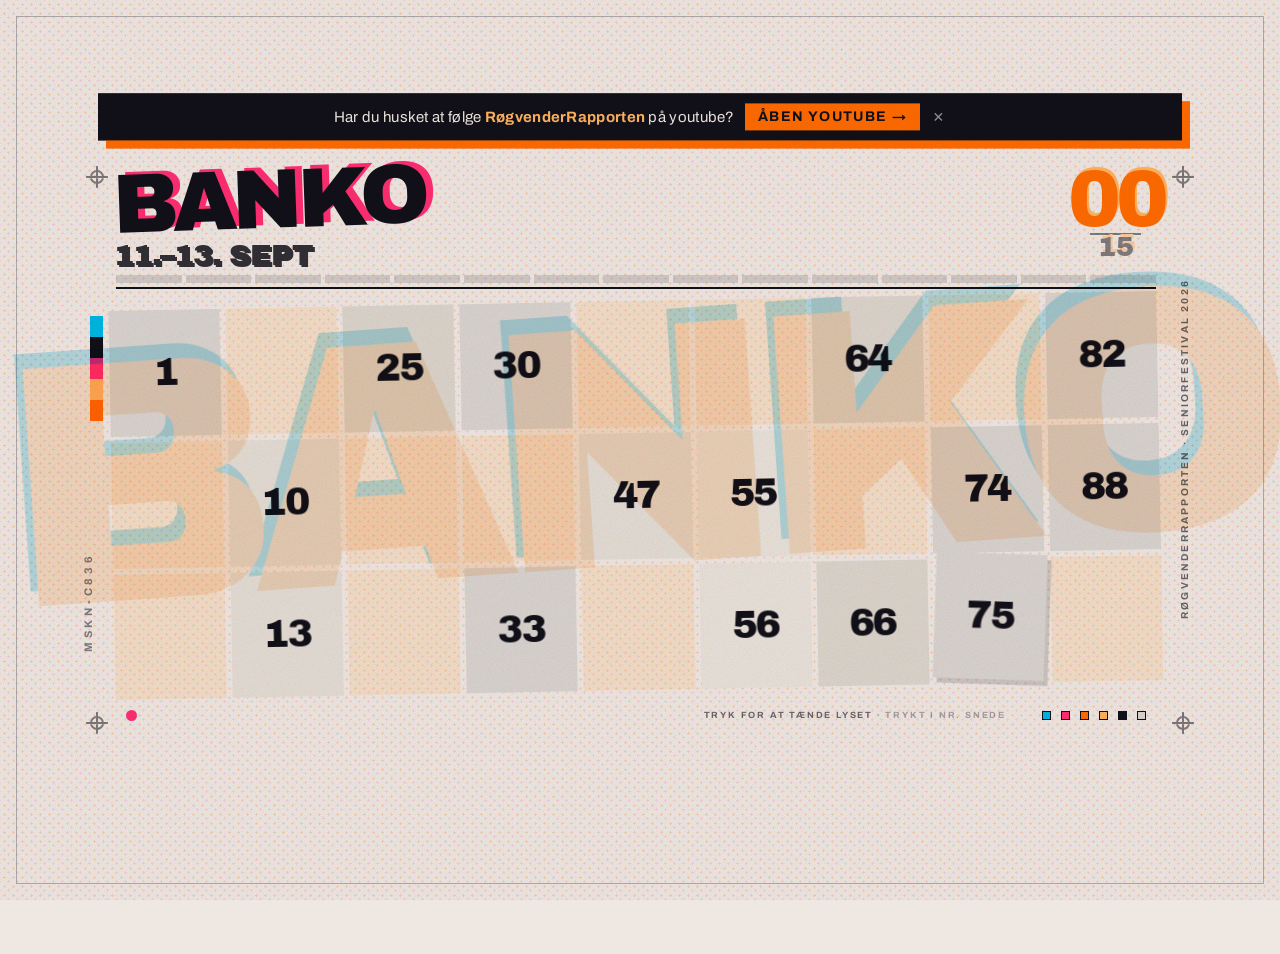
==== commit 1e6f34d2: "put the tiles back on the grid The per-cell drift was moving the tiles themselves, not just their in" ====
--- a/index.html
+++ b/index.html
@@ -522,8 +522,10 @@
   /* 4 — blanks are a pale sand plate, so the sheet reads as three inks. */
   /* 2 — the sand plate drifts the other way; multi-plate drift is what makes
      a riso pull look hand-made rather than one shared offset. */
+  /* Tiles stay on the grid. Only the ink plate under a lit tile drifts —
+     moving the tiles themselves turned the plate into noise. */
   .cell.blank{ background:rgba(255,178,95,.20); opacity:1; box-shadow:none;
-    mix-blend-mode:multiply; transform:translate(var(--mx,-2px),var(--my,-2px)); }
+    mix-blend-mode:multiply; }
   /* 3 — on a two-colour pull the paper shows through the type. */
   .cell.num.lit{ background:var(--orange); color:var(--paper); text-shadow:none;
     box-shadow:none; animation:none; }
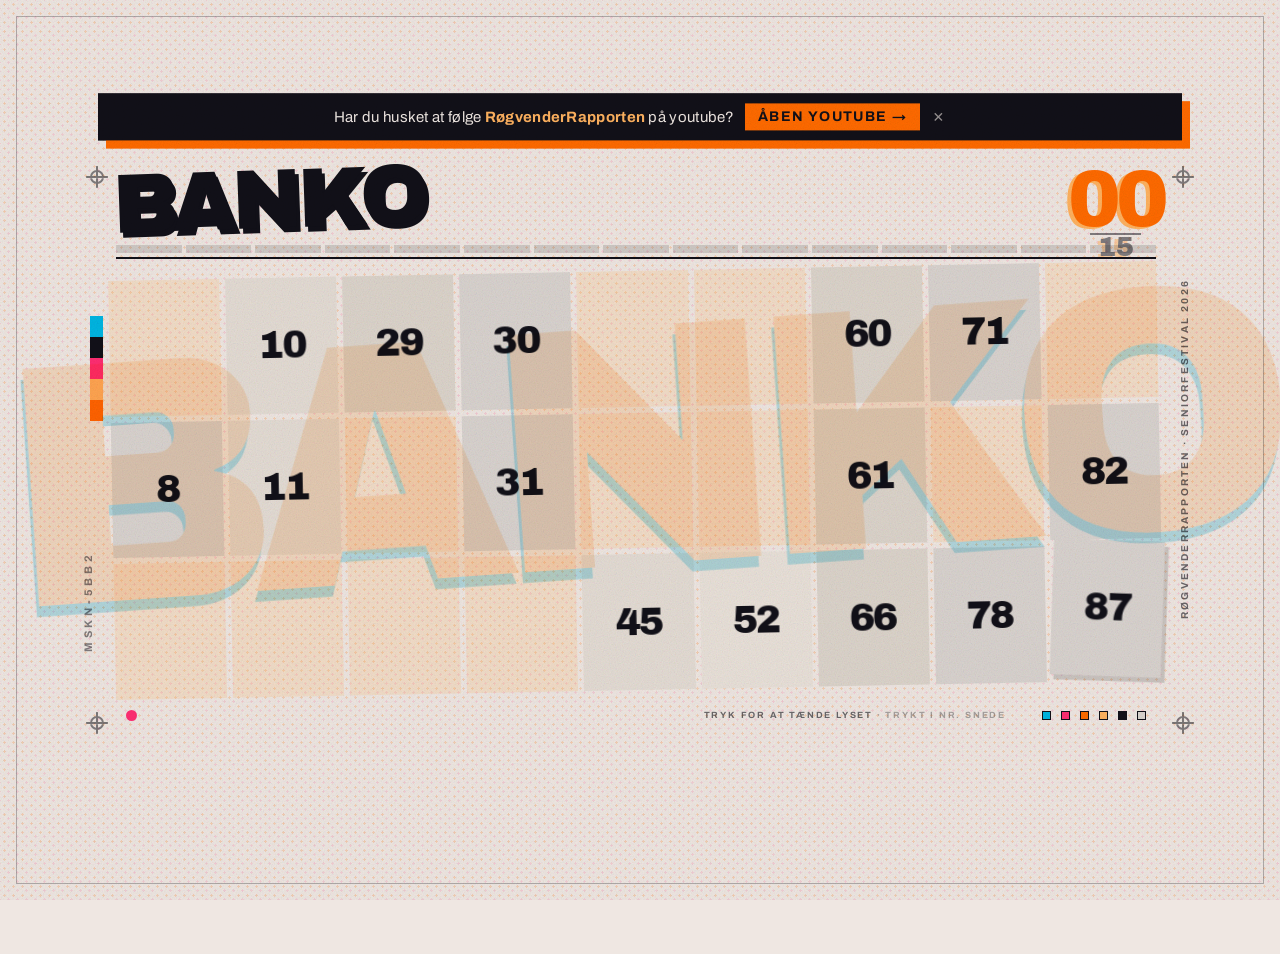
==== commit 824f745a: "re-voice every sound for the print universe; drop the date block The audio was still the engine room" ====
--- a/index.html
+++ b/index.html
@@ -443,12 +443,6 @@
     font-size:clamp(6px,.95vmax,10px); line-height:1; }
   .stage .sub{ font-size:clamp(6px,.95vmax,10px); letter-spacing:.22em; text-indent:.22em; }
 
-  /* 7 — a poster has to say when. Date block sits under the masthead. */
-  .nameplate::after{ content:"11.–13. SEPT"; display:block; margin-top:4px;
-    font-family:var(--display); font-weight:400; color:var(--ink);
-    font-size:clamp(11px,2.4vmax,30px); line-height:.85; letter-spacing:-.04em;
-    opacity:.85; text-shadow:var(--mx,2px) var(--my,2px) 0 var(--mc,var(--cyan)); }
-
   /* Room on the trims for the marks that now live there. */
   .panel{ padding:2px 30px 2px 22px; }
 
@@ -875,7 +869,8 @@
     if(pn){
       const big=()=>((Math.random()*2-1)*22).toFixed(1)+"px";
       pn.style.setProperty("--wx",big()); pn.style.setProperty("--wy",big());
-      pn.style.setProperty("--wc",MIS_INKS[Math.floor(Math.random()*MIS_INKS.length)]);
+      // ink-black behind a 46vh word is a bruise, not a misprint
+      pn.style.setProperty("--wc",MIS_INKS_TILE[Math.floor(Math.random()*MIS_INKS_TILE.length)]);
     }
   }
 
@@ -1006,21 +1001,16 @@
     let ctx; try{ ctx=new (window.AudioContext||window.webkitAudioContext)(); }catch(e){ return; }
     if(ctx.state==="suspended") ctx.resume();
     const master=ctx.createGain(); master.gain.value=0.5; master.connect(ctx.destination);
-    const bpm=140, beat=60/bpm, t0=ctx.currentTime+0.04;
-    const beats=Math.ceil(secs/beat);
-    function kick(t){
+    const bpm=118, beat=60/bpm, t0=ctx.currentTime+0.04, beats=Math.ceil(secs/beat);
+    function press(t){
       const o=ctx.createOscillator(), g=ctx.createGain();
-      o.frequency.setValueAtTime(160,t); o.frequency.exponentialRampToValueAtTime(50,t+0.12);
-      g.gain.setValueAtTime(0.9,t); g.gain.exponentialRampToValueAtTime(0.001,t+0.16);
-      o.connect(g).connect(master); o.start(t); o.stop(t+0.18);
+      o.type="sine"; o.frequency.setValueAtTime(150,t); o.frequency.exponentialRampToValueAtTime(44,t+0.12);
+      g.gain.setValueAtTime(0.9,t); g.gain.exponentialRampToValueAtTime(0.001,t+0.18);
+      o.connect(g).connect(master); o.start(t); o.stop(t+0.2);
+      clack(ctx,t,270,0.3,0.07);
     }
-    function stab(t){
-      const o=ctx.createOscillator(), g=ctx.createGain(), f=ctx.createBiquadFilter();
-      o.type="sawtooth"; o.frequency.value=220; f.type="lowpass"; f.frequency.value=1400;
-      g.gain.setValueAtTime(0.0001,t); g.gain.exponentialRampToValueAtTime(0.28,t+0.01); g.gain.exponentialRampToValueAtTime(0.001,t+0.1);
-      o.connect(f).connect(g).connect(master); o.start(t); o.stop(t+0.12);
-    }
-    for(let b=0;b<beats;b++){ kick(t0+b*beat); stab(t0+b*beat+beat/2); }
+    function ratchet(t){ clack(ctx,t,1400,0.18,0.04); clack(ctx,t+0.03,2100,0.12,0.03); }
+    for(let b=0;b<beats;b++){ const t=t0+b*beat; press(t); ratchet(t+beat*0.5); if(b%4===2) ratchet(t+beat*0.75); }
     setTimeout(()=>{ try{ ctx.close(); }catch(e){} }, secs*1000+1000);
   }
 
@@ -1031,45 +1021,137 @@
     if(ctx.state==="suspended") ctx.resume();
     const master=ctx.createGain(); master.gain.value=0.5;
     const comp=ctx.createDynamicsCompressor(); master.connect(comp); comp.connect(ctx.destination);
-    const nb=ctx.createBuffer(1, Math.floor(ctx.sampleRate*0.4), ctx.sampleRate), nd=nb.getChannelData(0);
-    for(let i=0;i<nd.length;i++) nd[i]=Math.random()*2-1;   // noise for hats/claps
-    const bpm=150, beat=60/bpm, t0=ctx.currentTime+0.06, beats=Math.ceil(secs/beat);
-    function kick(t){ const o=ctx.createOscillator(),g=ctx.createGain(); o.frequency.setValueAtTime(190,t); o.frequency.exponentialRampToValueAtTime(45,t+0.11); g.gain.setValueAtTime(1,t); g.gain.exponentialRampToValueAtTime(0.001,t+0.19); o.connect(g).connect(master); o.start(t); o.stop(t+0.2); }
-    function sub(t){ const o=ctx.createOscillator(),g=ctx.createGain(); o.type="sine"; o.frequency.value=55; g.gain.setValueAtTime(0.0001,t); g.gain.exponentialRampToValueAtTime(0.5,t+0.02); g.gain.exponentialRampToValueAtTime(0.001,t+beat*0.5); o.connect(g).connect(master); o.start(t); o.stop(t+beat*0.6); }
-    function hat(t,open){ const s=ctx.createBufferSource(); s.buffer=nb; const f=ctx.createBiquadFilter(); f.type="highpass"; f.frequency.value=7500; const g=ctx.createGain(); const d=open?0.13:0.035; g.gain.setValueAtTime(0.3,t); g.gain.exponentialRampToValueAtTime(0.001,t+d); s.connect(f).connect(g).connect(master); s.start(t); s.stop(t+d+0.02); }
-    function clap(t){ const s=ctx.createBufferSource(); s.buffer=nb; const f=ctx.createBiquadFilter(); f.type="bandpass"; f.frequency.value=1600; f.Q.value=0.7; const g=ctx.createGain(); g.gain.setValueAtTime(0.0001,t); g.gain.exponentialRampToValueAtTime(0.55,t+0.005); g.gain.exponentialRampToValueAtTime(0.001,t+0.16); s.connect(f).connect(g).connect(master); s.start(t); s.stop(t+0.18); }
-    function stab(t,freq){ const o=ctx.createOscillator(),o2=ctx.createOscillator(),g=ctx.createGain(),f=ctx.createBiquadFilter(); o.type="sawtooth"; o2.type="sawtooth"; o.frequency.value=freq; o2.frequency.value=freq*1.008; f.type="lowpass"; f.frequency.setValueAtTime(2800,t); f.frequency.exponentialRampToValueAtTime(650,t+0.22); g.gain.setValueAtTime(0.0001,t); g.gain.exponentialRampToValueAtTime(0.3,t+0.01); g.gain.exponentialRampToValueAtTime(0.001,t+0.24); o.connect(f); o2.connect(f); f.connect(g).connect(master); o.start(t); o2.start(t); o.stop(t+0.26); o2.stop(t+0.26); }
-    const riff=[220,220,262,196,220,330,262,196];
+    const nb=ctx.createBuffer(1, Math.floor(ctx.sampleRate*0.5), ctx.sampleRate), nd=nb.getChannelData(0);
+    for(let i=0;i<nd.length;i++) nd[i]=Math.random()*2-1;
+    const bpm=124, beat=60/bpm, t0=ctx.currentTime+0.06, beats=Math.ceil(secs/beat);
+
+    function kick(t){ const o=ctx.createOscillator(),g=ctx.createGain();
+      o.type="sine"; o.frequency.setValueAtTime(155,t); o.frequency.exponentialRampToValueAtTime(46,t+0.1);
+      g.gain.setValueAtTime(1,t); g.gain.exponentialRampToValueAtTime(0.001,t+0.2);
+      o.connect(g).connect(master); o.start(t); o.stop(t+0.22); }
+    function snare(t){ const s=ctx.createBufferSource(); s.buffer=nb;
+      const f=ctx.createBiquadFilter(); f.type="bandpass"; f.frequency.value=1900; f.Q.value=0.8;
+      const g=ctx.createGain(); g.gain.setValueAtTime(0.5,t); g.gain.exponentialRampToValueAtTime(0.001,t+0.17);
+      s.connect(f).connect(g).connect(master); s.start(t); s.stop(t+0.19);
+      const o=ctx.createOscillator(),og=ctx.createGain(); o.type="triangle"; o.frequency.value=190;
+      og.gain.setValueAtTime(0.28,t); og.gain.exponentialRampToValueAtTime(0.001,t+0.09);
+      o.connect(og).connect(master); o.start(t); o.stop(t+0.1); }
+    // three quick hits, offset — a crowd clapping, not a drum machine
+    function clapHand(t){ [0,0.012,0.026].forEach((d,i)=>{ const s=ctx.createBufferSource(); s.buffer=nb;
+      const f=ctx.createBiquadFilter(); f.type="bandpass"; f.frequency.value=1300+i*260; f.Q.value=1.1;
+      const g=ctx.createGain(); const a=i===2?0.5:0.32;
+      g.gain.setValueAtTime(a,t+d); g.gain.exponentialRampToValueAtTime(0.001,t+d+(i===2?0.2:0.06));
+      s.connect(f).connect(g).connect(master); s.start(t+d); s.stop(t+d+0.22); }); }
+    function tamb(t,accent){ const s=ctx.createBufferSource(); s.buffer=nb;
+      const f=ctx.createBiquadFilter(); f.type="highpass"; f.frequency.value=6200;
+      const g=ctx.createGain(); const d=accent?0.16:0.05;
+      g.gain.setValueAtTime(accent?0.3:0.16,t); g.gain.exponentialRampToValueAtTime(0.001,t+d);
+      s.connect(f).connect(g).connect(master); s.start(t); s.stop(t+d+0.02); }
+    function chord(t,root){ [0,4,7].forEach((iv,i)=>{
+      const o=ctx.createOscillator(),o2=ctx.createOscillator(),g=ctx.createGain(),f=ctx.createBiquadFilter();
+      const fr=root*Math.pow(2,iv/12);
+      o.type="sawtooth"; o2.type="sawtooth"; o.frequency.value=fr; o2.frequency.value=fr*1.006;
+      f.type="lowpass"; f.frequency.setValueAtTime(1500,t); f.frequency.exponentialRampToValueAtTime(700,t+beat*0.9);
+      g.gain.setValueAtTime(0.0001,t); g.gain.exponentialRampToValueAtTime(0.11,t+0.03);
+      g.gain.exponentialRampToValueAtTime(0.001,t+beat*0.95);
+      o.connect(f); o2.connect(f); f.connect(g).connect(master);
+      o.start(t); o2.start(t); o.stop(t+beat); o2.stop(t+beat); }); }
+    function bassNote(t,fr){ const o=ctx.createOscillator(),g=ctx.createGain();
+      o.type="triangle"; o.frequency.value=fr;
+      g.gain.setValueAtTime(0.0001,t); g.gain.exponentialRampToValueAtTime(0.4,t+0.02);
+      g.gain.exponentialRampToValueAtTime(0.001,t+beat*0.55);
+      o.connect(g).connect(master); o.start(t); o.stop(t+beat*0.6); }
+
+    const prog=[196,196,220,165];           // G G A F — open and major, festival-ish
     for(let b=0;b<beats;b++){
-      const t=t0+b*beat;
-      kick(t); sub(t);
-      hat(t+beat*0.25,false); hat(t+beat*0.5,(b%4===2)); hat(t+beat*0.75,false);
-      if(b%2===1) clap(t);
-      stab(t+beat*0.5, riff[b%riff.length]);
+      const t=t0+b*beat, ch=prog[Math.floor(b/2)%prog.length];
+      kick(t);
+      if(b%2===1){ snare(t); clapHand(t); }
+      tamb(t+beat*0.5, b%4===3);
+      tamb(t+beat*0.25,false);
+      bassNote(t,ch/2);
+      if(b%2===0) chord(t,ch);
+      if(b%8===7) clack(ctx,t+beat*0.75,300,0.4,0.1);   // the press, still running
     }
     setTimeout(()=>{ try{ ctx.close(); }catch(e){} }, secs*1000+800);
   }
 
   // ---------- Easter eggs A–D. All on chrome only — pointer-events pass through to the grid. ----------
   function AC(){ try{ const c=new (window.AudioContext||window.webkitAudioContext)(); if(c.state==="suspended")c.resume(); return c; }catch(e){ return null; } }
+  // ---- Print-shop sound kit -------------------------------------------
+  // The machine's square-wave bleeps belonged to the engine room. This sheet
+  // is printed, so everything is paper, ink, rollers and press mechanics:
+  // filtered noise for paper, short resonant bodies for metal, no chiptune.
+  function noiseSrc(ctx,dur,curve){
+    const len=Math.max(1,Math.floor(ctx.sampleRate*dur));
+    const b=ctx.createBuffer(1,len,ctx.sampleRate), d=b.getChannelData(0);
+    for(let i=0;i<len;i++) d[i]=(Math.random()*2-1)*Math.pow(1-i/len,curve===undefined?2:curve);
+    const src=ctx.createBufferSource(); src.buffer=b; return src;
+  }
+  // a mechanism landing: noise transient through a resonant body
+  function clack(ctx,t,freq,gain,dur){
+    dur=dur||0.07; gain=gain===undefined?0.4:gain;
+    const n=noiseSrc(ctx,dur,3.2);
+    const bp=ctx.createBiquadFilter(); bp.type="bandpass"; bp.frequency.value=freq; bp.Q.value=7;
+    const g=ctx.createGain(); g.gain.setValueAtTime(gain,t); g.gain.exponentialRampToValueAtTime(0.001,t+dur);
+    n.connect(bp).connect(g).connect(ctx.destination); n.start(t); n.stop(t+dur+0.02);
+  }
+  // paper moving: broadband hiss with a moving highpass
+  function riffle(ctx,t,dur,gain,rise){
+    const n=noiseSrc(ctx,dur,1.1);
+    const hp=ctx.createBiquadFilter(); hp.type="highpass";
+    hp.frequency.setValueAtTime(rise?900:2600,t);
+    hp.frequency.exponentialRampToValueAtTime(rise?5200:1200,t+dur);
+    const g=ctx.createGain(); g.gain.setValueAtTime(0.0001,t);
+    g.gain.exponentialRampToValueAtTime(gain===undefined?0.3:gain,t+dur*0.25);
+    g.gain.exponentialRampToValueAtTime(0.001,t+dur);
+    n.connect(hp).connect(g).connect(ctx.destination); n.start(t); n.stop(t+dur+0.02);
+  }
+  // the shop bell on the counter
+  function bell(ctx,t,f,gain,dur){
+    dur=dur||0.9; gain=gain===undefined?0.22:gain;
+    [[1,1],[2.76,0.5],[5.4,0.28]].forEach(([m,a])=>{
+      const o=ctx.createOscillator(), g=ctx.createGain();
+      o.type="sine"; o.frequency.value=f*m;
+      g.gain.setValueAtTime(0.0001,t); g.gain.exponentialRampToValueAtTime(gain*a,t+0.006);
+      g.gain.exponentialRampToValueAtTime(0.001,t+dur*(1/m));
+      o.connect(g).connect(ctx.destination); o.start(t); o.stop(t+dur+0.05);
+    });
+  }
+  // the roller spinning up and settling
   function revSound(){
-    const ctx=AC(); if(!ctx) return; const o=ctx.createOscillator(),g=ctx.createGain(),f=ctx.createBiquadFilter();
-    o.type="sawtooth"; f.type="lowpass"; f.frequency.value=1300; const t=ctx.currentTime;
-    o.frequency.setValueAtTime(90,t); o.frequency.exponentialRampToValueAtTime(330,t+0.18); o.frequency.exponentialRampToValueAtTime(120,t+0.42);
-    g.gain.setValueAtTime(0.0001,t); g.gain.exponentialRampToValueAtTime(0.3,t+0.05); g.gain.exponentialRampToValueAtTime(0.001,t+0.46);
-    o.connect(f).connect(g).connect(ctx.destination); o.start(t); o.stop(t+0.5); setTimeout(()=>{try{ctx.close();}catch(e){}},700);
-  }
+    const ctx=AC(); if(!ctx) return; const t=ctx.currentTime;
+    const o=ctx.createOscillator(), g=ctx.createGain(), f=ctx.createBiquadFilter();
+    o.type="triangle"; f.type="lowpass";
+    f.frequency.setValueAtTime(400,t); f.frequency.exponentialRampToValueAtTime(2400,t+0.2);
+    f.frequency.exponentialRampToValueAtTime(500,t+0.5);
+    o.frequency.setValueAtTime(58,t); o.frequency.exponentialRampToValueAtTime(150,t+0.2);
+    o.frequency.exponentialRampToValueAtTime(70,t+0.5);
+    g.gain.setValueAtTime(0.0001,t); g.gain.exponentialRampToValueAtTime(0.26,t+0.06);
+    g.gain.exponentialRampToValueAtTime(0.001,t+0.52);
+    o.connect(f).connect(g).connect(ctx.destination); o.start(t); o.stop(t+0.55);
+    riffle(ctx,t+0.02,0.42,0.16,true);
+    setTimeout(()=>{try{ctx.close();}catch(e){}},800);
+  }
+
+  // every UI tick is now the platen landing, pitched by the caller's argument
   function blip(freq){
-    const ctx=AC(); if(!ctx) return; const o=ctx.createOscillator(),g=ctx.createGain(); o.type="square"; o.frequency.value=freq;
-    const t=ctx.currentTime; g.gain.setValueAtTime(0.0001,t); g.gain.exponentialRampToValueAtTime(0.22,t+0.01); g.gain.exponentialRampToValueAtTime(0.001,t+0.13);
-    o.connect(g).connect(ctx.destination); o.start(t); o.stop(t+0.15); setTimeout(()=>{try{ctx.close();}catch(e){}},260);
-  }
+    const ctx=AC(); if(!ctx) return; const t=ctx.currentTime;
+    clack(ctx,t,Math.max(180,Math.min(3200,freq*0.9)),0.34,0.06);
+    riffle(ctx,t,0.05,0.10,false);
+    setTimeout(()=>{try{ctx.close();}catch(e){}},300);
+  }
+
+  // press jam: a mechanical buzzer, not a console alarm
   function alarmBip(){
     const ctx=AC(); if(!ctx) return;
-    [[880,0],[620,0.16],[880,0.32],[620,0.48]].forEach(([fr,at])=>{
-      const o=ctx.createOscillator(),g=ctx.createGain(); o.type="square"; o.frequency.value=fr; const t=ctx.currentTime+at;
-      g.gain.setValueAtTime(0.0001,t); g.gain.exponentialRampToValueAtTime(0.25,t+0.01); g.gain.exponentialRampToValueAtTime(0.001,t+0.12);
-      o.connect(g).connect(ctx.destination); o.start(t); o.stop(t+0.14);
+    [0,0.2,0.4].forEach(at=>{
+      const t=ctx.currentTime+at, o=ctx.createOscillator(), g=ctx.createGain(), f=ctx.createBiquadFilter();
+      o.type="sawtooth"; o.frequency.value=118; f.type="lowpass"; f.frequency.value=900;
+      g.gain.setValueAtTime(0.0001,t); g.gain.exponentialRampToValueAtTime(0.3,t+0.01);
+      g.gain.setValueAtTime(0.3,t+0.11); g.gain.exponentialRampToValueAtTime(0.001,t+0.15);
+      o.connect(f).connect(g).connect(ctx.destination); o.start(t); o.stop(t+0.16);
+      clack(ctx,t,240,0.3,0.05);
     });
     setTimeout(()=>{try{ctx.close();}catch(e){}},900);
   }
@@ -1140,18 +1222,26 @@
   // Party combo 1 — white strobe rave + laser zaps (4× toggle)
   function raveStrobe(){ strobe.classList.add("on","white"); laserZaps();
     setTimeout(()=>{ strobe.classList.remove("on","white"); },2200); }
+  // staple gun down the edge of the sheet
   function laserZaps(){ const ctx=AC(); if(!ctx) return;
-    for(let i=0;i<7;i++){ const t=ctx.currentTime+i*0.28,o=ctx.createOscillator(),g=ctx.createGain();
-      o.type="sawtooth"; o.frequency.setValueAtTime(1900,t); o.frequency.exponentialRampToValueAtTime(180,t+0.22);
-      g.gain.setValueAtTime(0.22,t); g.gain.exponentialRampToValueAtTime(0.001,t+0.24); o.connect(g).connect(ctx.destination); o.start(t); o.stop(t+0.26); }
+    for(let i=0;i<9;i++){ const t=ctx.currentTime+i*0.19;
+      clack(ctx,t,1500+Math.random()*900,0.42,0.045);
+      clack(ctx,t+0.012,320,0.22,0.06); }
     setTimeout(()=>{ try{ctx.close();}catch(e){} },2400); }
+
   // Party combo 2 — expanding shockwave rings + deep bass pulses (3× left knob)
   function pulseWave(){ for(let i=0;i<3;i++) setTimeout(()=>{ const r=document.createElement("div"); r.className="pulsering"; panel.appendChild(r); setTimeout(()=>r.remove(),1000); }, i*260); bassPulses(); }
+  // the press stamping: four heavy impressions
   function bassPulses(){ const ctx=AC(); if(!ctx) return;
-    for(let i=0;i<4;i++){ const t=ctx.currentTime+i*0.26,o=ctx.createOscillator(),g=ctx.createGain();
-      o.type="sine"; o.frequency.setValueAtTime(120,t); o.frequency.exponentialRampToValueAtTime(45,t+0.2);
-      g.gain.setValueAtTime(0.0001,t); g.gain.exponentialRampToValueAtTime(0.6,t+0.02); g.gain.exponentialRampToValueAtTime(0.001,t+0.24); o.connect(g).connect(ctx.destination); o.start(t); o.stop(t+0.26); }
-    setTimeout(()=>{ try{ctx.close();}catch(e){} },1400); }
+    for(let i=0;i<4;i++){ const t=ctx.currentTime+i*0.3;
+      const o=ctx.createOscillator(),g=ctx.createGain();
+      o.type="sine"; o.frequency.setValueAtTime(150,t); o.frequency.exponentialRampToValueAtTime(42,t+0.16);
+      g.gain.setValueAtTime(0.0001,t); g.gain.exponentialRampToValueAtTime(0.62,t+0.012);
+      g.gain.exponentialRampToValueAtTime(0.001,t+0.26);
+      o.connect(g).connect(ctx.destination); o.start(t); o.stop(t+0.28);
+      clack(ctx,t,260,0.34,0.07); riffle(ctx,t+0.05,0.14,0.14,false); }
+    setTimeout(()=>{ try{ctx.close();}catch(e){} },1600); }
+
   // Party combo 3 — green digital rain + rising arpeggio (3× right knob)
   let mtxAF=0, mtxCols=[];
   function matrixRain(){ cv.width=panel.clientWidth; cv.height=panel.clientHeight;
@@ -1161,54 +1251,81 @@
       mtxCols.forEach((y,i)=>{ cx.fillText(String.fromCharCode(0x30+rnd(74)), i*12, y); mtxCols[i]= y>cv.height ? 0 : y+12; });
       mtxAF=requestAnimationFrame(step); })();
     arpUp(); setTimeout(()=>{ cancelAnimationFrame(mtxAF); cx.clearRect(0,0,cv.width,cv.height); },2600); }
-  function arpUp(){ const ctx=AC(); if(!ctx) return; const sc=[262,330,392,523,659,784,1047];
-    for(let i=0;i<15;i++){ const t=ctx.currentTime+i*0.11,f=sc[i%sc.length]*(i>7?2:1),o=ctx.createOscillator(),g=ctx.createGain();
-      o.type="square"; o.frequency.value=f; g.gain.setValueAtTime(0.0001,t); g.gain.exponentialRampToValueAtTime(0.18,t+0.006); g.gain.exponentialRampToValueAtTime(0.001,t+0.09); o.connect(g).connect(ctx.destination); o.start(t); o.stop(t+0.1); }
+  // paper riffling up through the stack
+  function arpUp(){ const ctx=AC(); if(!ctx) return;
+    for(let i=0;i<16;i++){ const t=ctx.currentTime+i*0.1;
+      clack(ctx,t,700+i*180,0.2,0.04); }
+    riffle(ctx,ctx.currentTime,1.6,0.2,true);
     setTimeout(()=>{ try{ctx.close();}catch(e){} },2200); }
+
   // Party combo 4 — police-siren red/blue flood + wailing siren (tgl,k1,k3,tgl)
   function sirenDisco(){ siren.classList.add("on"); panel.classList.add("party"); sirenSound();
     setTimeout(()=>{ siren.classList.remove("on"); if(!partyActive) panel.classList.remove("party"); },2600); }
-  function sirenSound(){ const ctx=AC(); if(!ctx) return; const o=ctx.createOscillator(),g=ctx.createGain(),lfo=ctx.createOscillator(),lg=ctx.createGain();
-    o.type="sawtooth"; o.frequency.value=620; lfo.type="sine"; lfo.frequency.value=2.2; lg.gain.value=320; lfo.connect(lg); lg.connect(o.frequency);
-    g.gain.value=0.18; o.connect(g).connect(ctx.destination); o.start(); lfo.start();
-    setTimeout(()=>{ try{ g.gain.setValueAtTime(0.0001,ctx.currentTime); o.stop(); lfo.stop(); ctx.close(); }catch(e){} },2500); }
+  // factory klaxon on the wall, not a police car
+  function sirenSound(){ const ctx=AC(); if(!ctx) return;
+    const o=ctx.createOscillator(),o2=ctx.createOscillator(),g=ctx.createGain(),f=ctx.createBiquadFilter();
+    o.type="sawtooth"; o2.type="sawtooth"; o.frequency.value=196; o2.frequency.value=233;
+    f.type="lowpass"; f.frequency.value=1400;
+    const t=ctx.currentTime;
+    g.gain.setValueAtTime(0.0001,t); g.gain.exponentialRampToValueAtTime(0.2,t+0.12);
+    g.gain.setValueAtTime(0.2,t+2.0); g.gain.exponentialRampToValueAtTime(0.001,t+2.45);
+    o.connect(f); o2.connect(f); f.connect(g).connect(ctx.destination);
+    o.start(t); o2.start(t); o.stop(t+2.5); o2.stop(t+2.5);
+    setTimeout(()=>{ try{ ctx.close(); }catch(e){} },2700); }
+
   // Party combo 5 — fireworks: spark bursts + whistle-and-pop (tgl,k3,k1,tgl)
   function sparkAt(px,py){ for(let i=0;i<18;i++){ const e=document.createElement("div"); e.className="ember"; e.style.left=px+"px"; e.style.top=py+"px";
     const ang=Math.PI*2*i/18 + rnd(100)/100, dist=25+rnd(65); e.style.setProperty("--dx",(Math.cos(ang)*dist).toFixed(0)+"px"); e.style.setProperty("--dy",(Math.sin(ang)*dist).toFixed(0)+"px");
     panel.appendChild(e); setTimeout(()=>e.remove(),950); } }
   function fireworks(){ const W=panel.clientWidth,H=panel.clientHeight;
     for(let i=0;i<5;i++) setTimeout(()=>sparkAt(W*(0.18+rnd(64)/100), H*(0.14+rnd(52)/100)), i*320); fireworkSound(); }
+  // aerosol ink: hiss then spatter
   function fireworkSound(){ const ctx=AC(); if(!ctx) return;
     for(let i=0;i<5;i++){ const t=ctx.currentTime+i*0.32;
-      const o=ctx.createOscillator(),g=ctx.createGain(); o.type="sine"; o.frequency.setValueAtTime(400,t); o.frequency.exponentialRampToValueAtTime(1500,t+0.18);
-      g.gain.setValueAtTime(0.12,t); g.gain.exponentialRampToValueAtTime(0.001,t+0.2); o.connect(g).connect(ctx.destination); o.start(t); o.stop(t+0.22);
-      const nb=ctx.createBuffer(1,Math.floor(ctx.sampleRate*0.15),ctx.sampleRate),nd=nb.getChannelData(0); for(let j=0;j<nd.length;j++)nd[j]=Math.random()*2-1;
-      const s=ctx.createBufferSource(); s.buffer=nb; const ng=ctx.createGain(); const pt=t+0.2; ng.gain.setValueAtTime(0.5,pt); ng.gain.exponentialRampToValueAtTime(0.001,pt+0.13); s.connect(ng).connect(ctx.destination); s.start(pt); s.stop(pt+0.15); }
-    setTimeout(()=>{ try{ctx.close();}catch(e){} },2200); }
+      riffle(ctx,t,0.18,0.26,true);
+      for(let j=0;j<7;j++) clack(ctx,t+0.18+j*0.012+Math.random()*0.03,900+Math.random()*2200,0.22,0.04); }
+    setTimeout(()=>{ try{ctx.close();}catch(e){} },2400); }
+
   // Party combo 6 — 8-bit victory fanfare + retro colour flash (k3,k1,tgl)
   function chipVictory(){ strobe.classList.add("on","chip"); chipTune(); setTimeout(()=>strobe.classList.remove("on","chip"),2000); }
-  function chipTune(){ const ctx=AC(); if(!ctx) return; const notes=[[392,0],[523,0.12],[659,0.24],[784,0.36],[659,0.5],[784,0.62],[1047,0.78]];
-    notes.forEach(([f,at])=>{ const t=ctx.currentTime+at,o=ctx.createOscillator(),g=ctx.createGain(),last=at>0.7; o.type="square"; o.frequency.value=f;
-      g.gain.setValueAtTime(0.0001,t); g.gain.exponentialRampToValueAtTime(0.2,t+0.01); g.gain.exponentialRampToValueAtTime(0.001,t+(last?0.5:0.13)); o.connect(g).connect(ctx.destination); o.start(t); o.stop(t+(last?0.55:0.14)); });
-    setTimeout(()=>{ try{ctx.close();}catch(e){} },1600); }
+  // the counter bell rung like a fanfare
+  function chipTune(){ const ctx=AC(); if(!ctx) return;
+    [[784,0],[1047,0.14],[1319,0.28],[1047,0.44],[1568,0.6]].forEach(([f,at],i)=>{
+      const t=ctx.currentTime+at;
+      bell(ctx,t,f,i===4?0.26:0.18,i===4?1.5:0.5);
+      clack(ctx,t,f*1.2,0.12,0.03);
+    });
+    setTimeout(()=>{ try{ctx.close();}catch(e){} },2200); }
+
   // Party combo 7 — bass drop: riser → deep sweep + sub thumps, panel throbs (k1,k3,tgl)
   function bassDrop(){ panel.classList.remove("throb"); void panel.offsetWidth; panel.classList.add("throb"); bassDropSound();
     setTimeout(()=>panel.classList.remove("throb"),2200); }
+  // the guillotine: the bed winds up, then one cut
   function bassDropSound(){ const ctx=AC(); if(!ctx) return; const t0=ctx.currentTime;
-    const nb=ctx.createBuffer(1,Math.floor(ctx.sampleRate),ctx.sampleRate),nd=nb.getChannelData(0); for(let j=0;j<nd.length;j++)nd[j]=Math.random()*2-1;
-    const s=ctx.createBufferSource(); s.buffer=nb; const f=ctx.createBiquadFilter(); f.type="bandpass"; f.frequency.setValueAtTime(300,t0); f.frequency.exponentialRampToValueAtTime(6000,t0+0.8); f.Q.value=2;
-    const rg=ctx.createGain(); rg.gain.setValueAtTime(0.14,t0); rg.gain.linearRampToValueAtTime(0.4,t0+0.8); rg.gain.exponentialRampToValueAtTime(0.001,t0+0.95); s.connect(f).connect(rg).connect(ctx.destination); s.start(t0); s.stop(t0+1);
-    const dt=t0+0.85,o=ctx.createOscillator(),g=ctx.createGain(); o.type="sine"; o.frequency.setValueAtTime(200,dt); o.frequency.exponentialRampToValueAtTime(35,dt+0.5);
-    g.gain.setValueAtTime(0.0001,dt); g.gain.exponentialRampToValueAtTime(0.8,dt+0.02); g.gain.exponentialRampToValueAtTime(0.001,dt+0.7); o.connect(g).connect(ctx.destination); o.start(dt); o.stop(dt+0.75);
-    for(let i=0;i<3;i++){ const tt=dt+0.5+i*0.28,oo=ctx.createOscillator(),gg=ctx.createGain(); oo.type="sine"; oo.frequency.setValueAtTime(90,tt); oo.frequency.exponentialRampToValueAtTime(40,tt+0.18);
-      gg.gain.setValueAtTime(0.0001,tt); gg.gain.exponentialRampToValueAtTime(0.6,tt+0.02); gg.gain.exponentialRampToValueAtTime(0.001,tt+0.22); oo.connect(gg).connect(ctx.destination); oo.start(tt); oo.stop(tt+0.24); }
+    const o=ctx.createOscillator(),g=ctx.createGain(),f=ctx.createBiquadFilter();
+    o.type="sawtooth"; f.type="lowpass";
+    o.frequency.setValueAtTime(70,t0); o.frequency.exponentialRampToValueAtTime(240,t0+0.85);
+    f.frequency.setValueAtTime(500,t0); f.frequency.exponentialRampToValueAtTime(3400,t0+0.85);
+    g.gain.setValueAtTime(0.0001,t0); g.gain.exponentialRampToValueAtTime(0.24,t0+0.5);
+    g.gain.exponentialRampToValueAtTime(0.001,t0+0.9);
+    o.connect(f).connect(g).connect(ctx.destination); o.start(t0); o.stop(t0+0.92);
+    riffle(ctx,t0,0.85,0.18,true);
+    const dt=t0+0.86;
+    clack(ctx,dt,1800,0.55,0.05); clack(ctx,dt+0.01,300,0.5,0.12);
+    const so=ctx.createOscillator(),sg=ctx.createGain();
+    so.type="sine"; so.frequency.setValueAtTime(180,dt); so.frequency.exponentialRampToValueAtTime(33,dt+0.45);
+    sg.gain.setValueAtTime(0.0001,dt); sg.gain.exponentialRampToValueAtTime(0.8,dt+0.015);
+    sg.gain.exponentialRampToValueAtTime(0.001,dt+0.7);
+    so.connect(sg).connect(ctx.destination); so.start(dt); so.stop(dt+0.75);
     setTimeout(()=>{ try{ctx.close();}catch(e){} },2500); }
+
   // Party combo 8 — power-up chime + gold glow flash (k1,tgl)
   function powerUp(){ panel.classList.remove("flashup"); void panel.offsetWidth; panel.classList.add("flashup"); coinSound(); setTimeout(()=>panel.classList.remove("flashup"),600); }
-  function coinSound(){ const ctx=AC(); if(!ctx) return; const notes=[[784,0,0.09],[1047,0.08,0.09],[1319,0.16,0.35]];
-    notes.forEach(([f,at,dur])=>{ const t=ctx.currentTime+at,o=ctx.createOscillator(),g=ctx.createGain(); o.type="square"; o.frequency.value=f;
-      g.gain.setValueAtTime(0.0001,t); g.gain.exponentialRampToValueAtTime(0.2,t+0.01); g.gain.exponentialRampToValueAtTime(0.001,t+dur); o.connect(g).connect(ctx.destination); o.start(t); o.stop(t+dur+0.02); });
-    setTimeout(()=>{ try{ctx.close();}catch(e){} },700); }
+  // one clean ding on the shop bell plus a page turning
+  function coinSound(){ const ctx=AC(); if(!ctx) return; const t=ctx.currentTime;
+    bell(ctx,t,1046,0.26,1.2); riffle(ctx,t+0.04,0.3,0.2,true);
+    setTimeout(()=>{ try{ctx.close();}catch(e){} },1600); }
+
   // Party combo 9 — sad-trombone wah-wah + brief dim (k3,tgl)
   function powerDown(){ panel.classList.remove("dim"); void panel.offsetWidth; panel.classList.add("dim"); trombone(); setTimeout(()=>panel.classList.remove("dim"),900); }
   function trombone(){ const ctx=AC(); if(!ctx) return; const notes=[[311,0,0.24],[277,0.26,0.24],[233,0.52,0.55]];
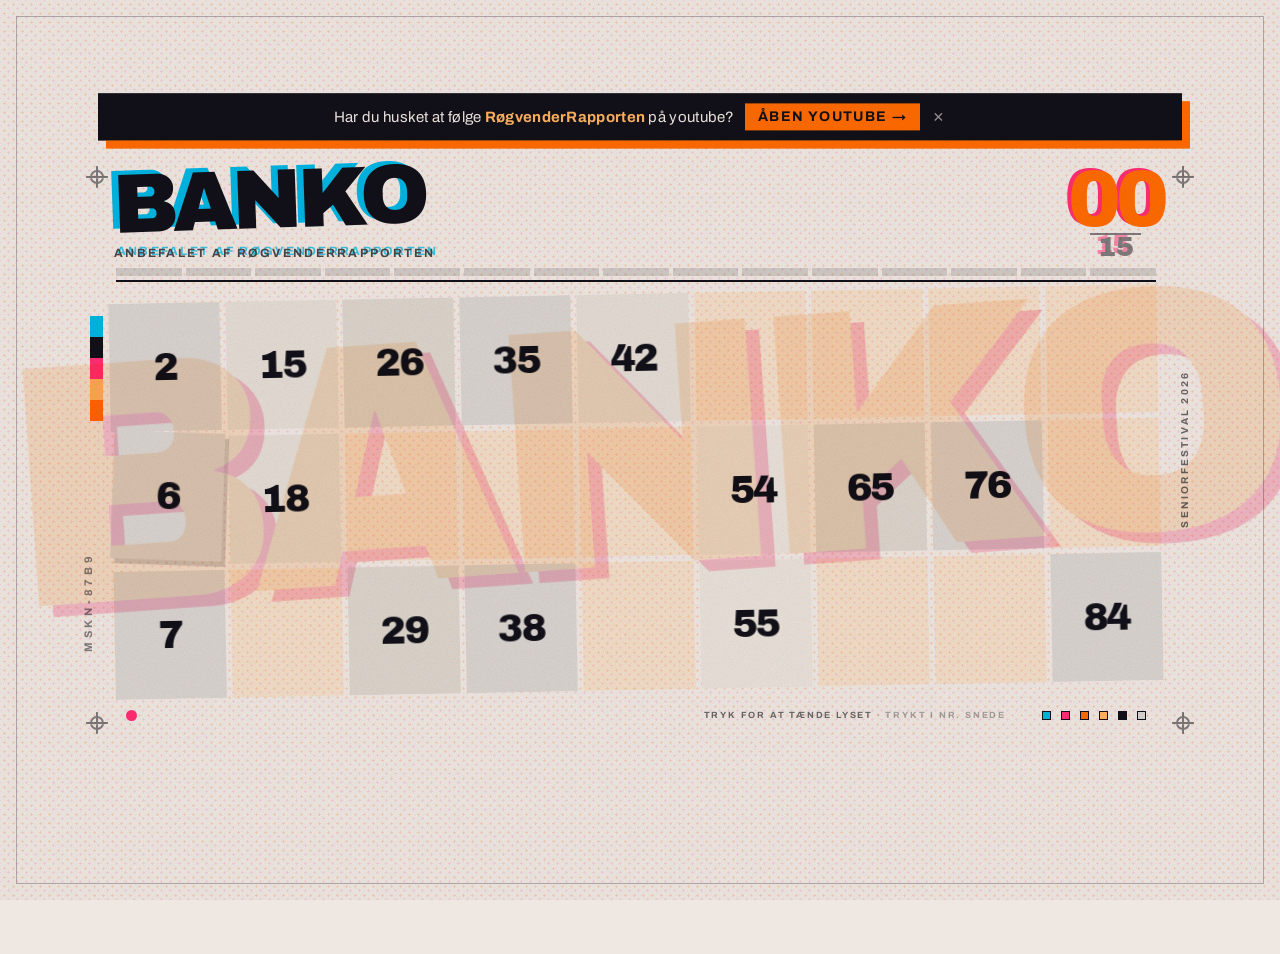
==== commit c9c6d6b7: "add the endorsement line under the masthead ANBEFALET AF RØGVENDERRAPPORTEN takes the slot the date " ====
--- a/index.html
+++ b/index.html
@@ -443,6 +443,15 @@
     font-size:clamp(6px,.95vmax,10px); line-height:1; }
   .stage .sub{ font-size:clamp(6px,.95vmax,10px); letter-spacing:.22em; text-indent:.22em; }
 
+  /* The endorsement line under the masthead. Set in the meta face rather than
+     the display one — at 31 characters the display face would either dwarf
+     BANKO or have to shrink to nothing. */
+  .nameplate::after{ content:"ANBEFALET AF RØGVENDERRAPPORTEN"; display:block;
+    margin-top:7px; font-family:var(--meta); font-weight:700; color:var(--ink);
+    text-transform:uppercase; letter-spacing:.19em; opacity:.75;
+    font-size:clamp(6px,1.15vmax,12px); line-height:1.3; white-space:nowrap;
+    text-shadow:var(--mx,2px) var(--my,2px) 0 var(--mc,var(--cyan)); }
+
   /* Room on the trims for the marks that now live there. */
   .panel{ padding:2px 30px 2px 22px; }
 
@@ -671,7 +680,7 @@
       </div>
       <div class="nameplate">
         <div class="title" id="title">BANKO</div>
-        <div class="sub">RØGVENDERRAPPORTEN · SENIORFESTIVAL 2026</div>
+        <div class="sub">SENIORFESTIVAL 2026</div>
       </div>
       <div class="rgroup">
         <span class="fader"></span>
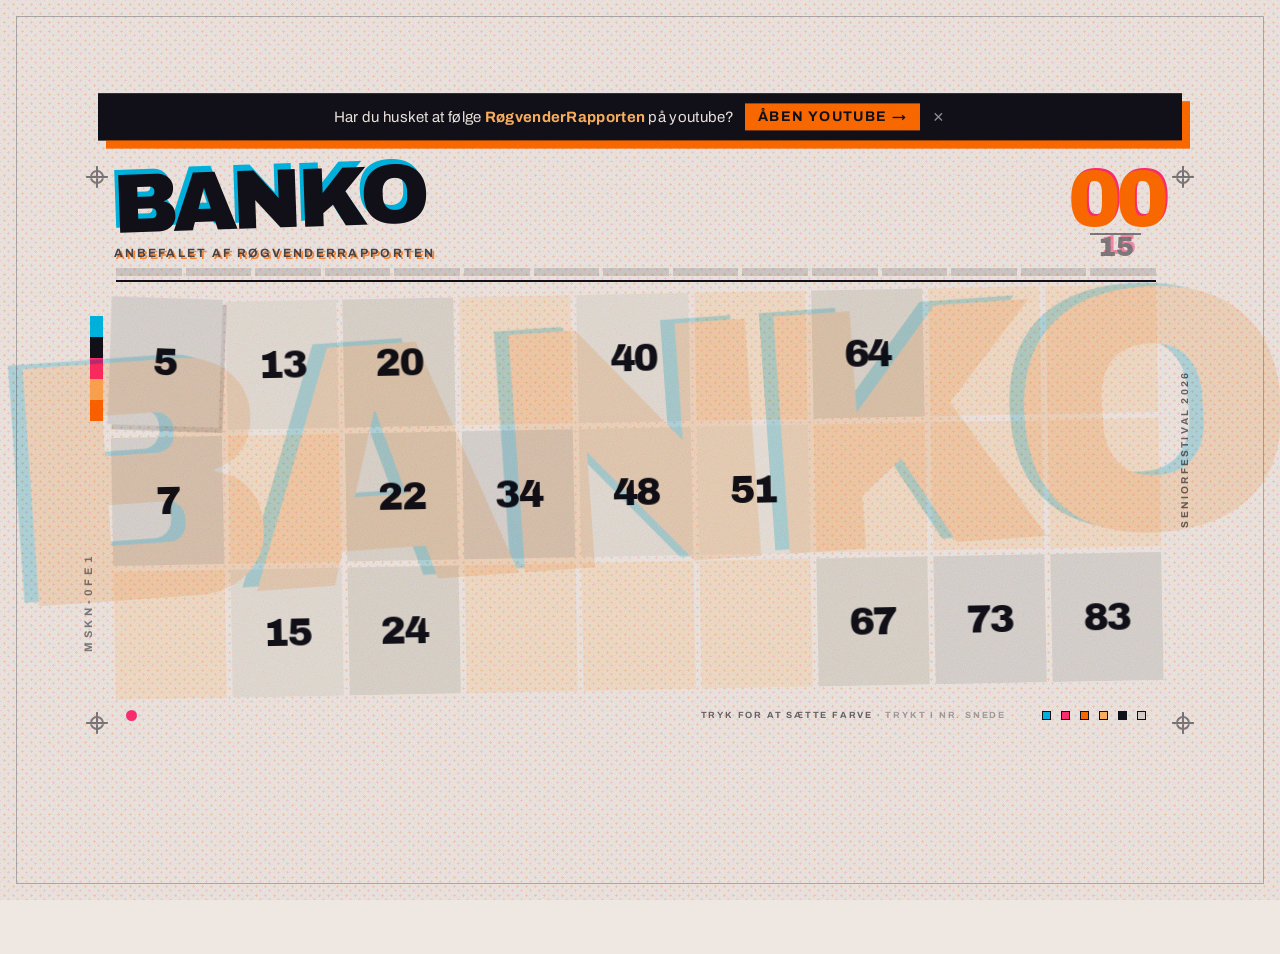
==== commit 90c65a10: "re-voice the status line for the print universe "TRYK FOR AT TÆNDE LYSET" was machine language — lam" ====
--- a/index.html
+++ b/index.html
@@ -699,7 +699,7 @@
     <div class="grid" id="grid"></div>
 
     <div class="statusbar">
-      <span class="pwr"></span><span class="readout">TRYK FOR AT TÆNDE LYSET</span><span class="rivets" id="rivets"><i></i><i></i><i></i><i></i><i></i><i></i></span>
+      <span class="pwr"></span><span class="readout">TRYK FOR AT SÆTTE FARVE</span><span class="rivets" id="rivets"><i></i><i></i><i></i><i></i><i></i><i></i></span>
     </div>
 
     <div class="dbg" id="dbg" hidden>
@@ -1468,14 +1468,14 @@
 
   // ---------- Easter eggs I/J ----------
   let msgBusy=false; const aura=$("#aura");
-  // I — tap the "TRYK FOR AT TÆNDE LYSET" label → in-place tease (at the element, like the serial stamp)
+  // I — tap the "TRYK FOR AT SÆTTE FARVE" label → in-place tease (at the element, like the serial stamp)
   const readoutEl=document.querySelector(".readout"); let roBusy=false;
   readoutEl.addEventListener("click",()=>{
     if(roBusy) return; roBusy=true;
-    readoutEl.textContent="IKKE HER — TRYK PÅ TALLENE, HAHA";
+    readoutEl.textContent="IKKE HER — FARVEN SKAL PÅ TALLENE";
     readoutEl.classList.remove("tease"); void readoutEl.offsetWidth; readoutEl.classList.add("tease");
     blip(620);
-    setTimeout(()=>{ readoutEl.textContent="TRYK FOR AT TÆNDE LYSET"; readoutEl.classList.remove("tease"); roBusy=false; },2400);
+    setTimeout(()=>{ readoutEl.textContent="TRYK FOR AT SÆTTE FARVE"; readoutEl.classList.remove("tease"); roBusy=false; },2400);
   });
   // J — seniorkursus-beskeder (tilted text + warm breathing aura). 5 variations across 5 spots.
   function seniorMsg(word){
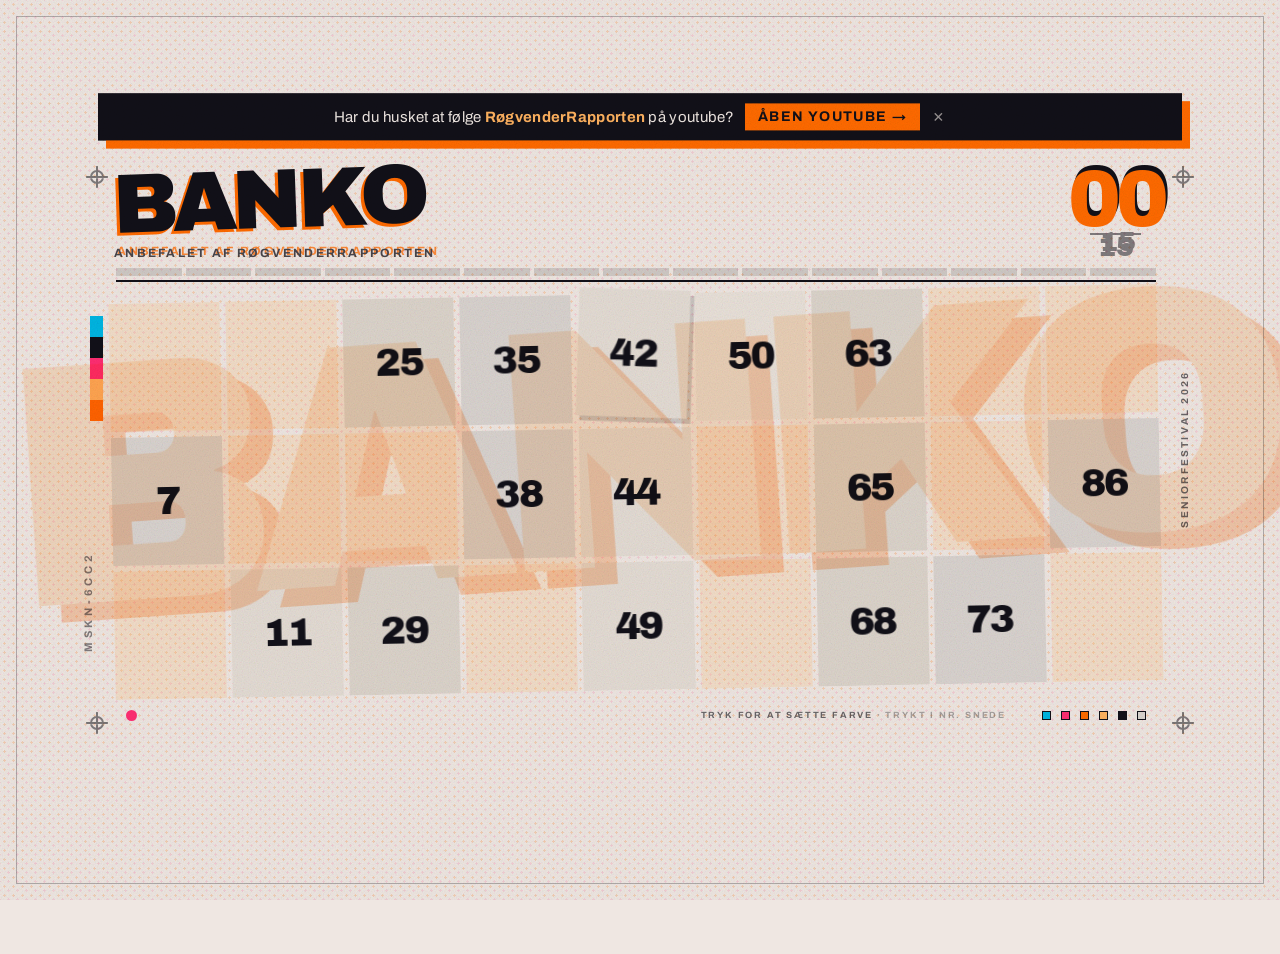
==== commit 116811cb: "recolour the status-line easter egg for print The tease on TRYK FOR AT SÆTTE FARVE was still lit lik" ====
--- a/index.html
+++ b/index.html
@@ -184,7 +184,8 @@
   .rivets{ margin-left:24px; display:flex; align-items:center; gap:10px; flex:none; }
   .rivets i{ width:9px; height:9px; border-radius:50%; background:radial-gradient(circle at 35% 30%,#6b5738,#241a10 78%); box-shadow:inset 0 0 1px #000,0 1px 0 rgba(255,255,255,.08); cursor:pointer; }
   .readout{ margin-left:auto; color:var(--sub); font-size:10px; letter-spacing:.2em; cursor:pointer; white-space:nowrap }
-  .readout.tease{ animation:stamp .4s ease; color:var(--hot); text-shadow:0 0 8px var(--glow) }
+  .readout.tease{ animation:stamp .4s ease; color:var(--pink); opacity:1;
+    text-shadow:var(--mx,2px) var(--my,2px) 0 var(--mc,var(--orange)) }
   .party .pwr{ background:var(--party2); box-shadow:0 0 10px 3px var(--party) }
 
   /* Debug (?fejlfinding) */
@@ -549,6 +550,9 @@
   .statusbar{ padding:0 14px; }
   .readout{ font-size:8px; letter-spacing:.17em; }
   .readout::after{ content:" · TRYKT I NR. SNEDE"; opacity:.55; }
+  /* the tease line is longer than the status line, so the colophon would run
+     off the trim behind it */
+  .readout.tease::after{ display:none; }
   .pwr{ width:11px; height:11px; border-radius:50%; background:var(--pink);
     box-shadow:none; animation:none; }
   .readout{ font-family:var(--meta); font-weight:700; color:var(--ink); opacity:.6;
@@ -576,9 +580,16 @@
 
   /* Overlays & eggs — printed, never glowing. */
   .secret, .plaque, .bigtext{ font-family:var(--display); font-weight:400; letter-spacing:-.03em; }
-  .secret{ color:var(--ink); text-shadow:3px 3px 0 var(--sand); }
-  .plaque{ background:var(--paper); color:var(--ink); text-shadow:5px 5px 0 var(--orange); }
-  .bigtext{ color:var(--ink); text-shadow:6px 6px 0 var(--orange), 12px 12px 0 var(--pink); }
+  /* Egg text is printed in ink, not in the sheet's body colour — orange with
+     a drifting second plate, so it reads as an extra pull rather than as
+     part of the page. The offset ink is randomised like every other mark. */
+  .secret{ color:var(--orange);
+    text-shadow:var(--mx,4px) var(--my,4px) 0 var(--mc,var(--pink)); }
+  .plaque{ background:var(--paper); color:var(--pink);
+    text-shadow:var(--mx,5px) var(--my,5px) 0 var(--mc,var(--ink)); }
+  .bigtext{ color:var(--pink);
+    text-shadow:var(--mx,6px) var(--my,6px) 0 var(--mc,var(--orange)),
+                12px 12px 0 rgba(17,16,24,.35); }
   .aura::before{ background:radial-gradient(circle at 50% 47%,rgba(255,178,95,.30),transparent 62%);
     mix-blend-mode:multiply; }
   .aura::after{ display:none; }
@@ -871,6 +882,10 @@
     misreg(document.querySelector(".nameplate"),4,2);
     misreg(document.querySelector(".crt-num"),5,2);
     misreg(document.querySelector(".win .type"),12,5);
+    misreg(document.querySelector(".secret"),6,3);
+    misreg(document.querySelector(".bigtext"),9,4);
+    misreg(document.querySelector(".plaque"),7,3);
+    misreg(document.querySelector(".readout"),3,1.5);
     document.querySelectorAll(".knob,.tgl,.fader,.redbtn,.rivets i")
             .forEach(el=>misreg(el,4,2));
     // the watermark uses its own props so it can drift much further
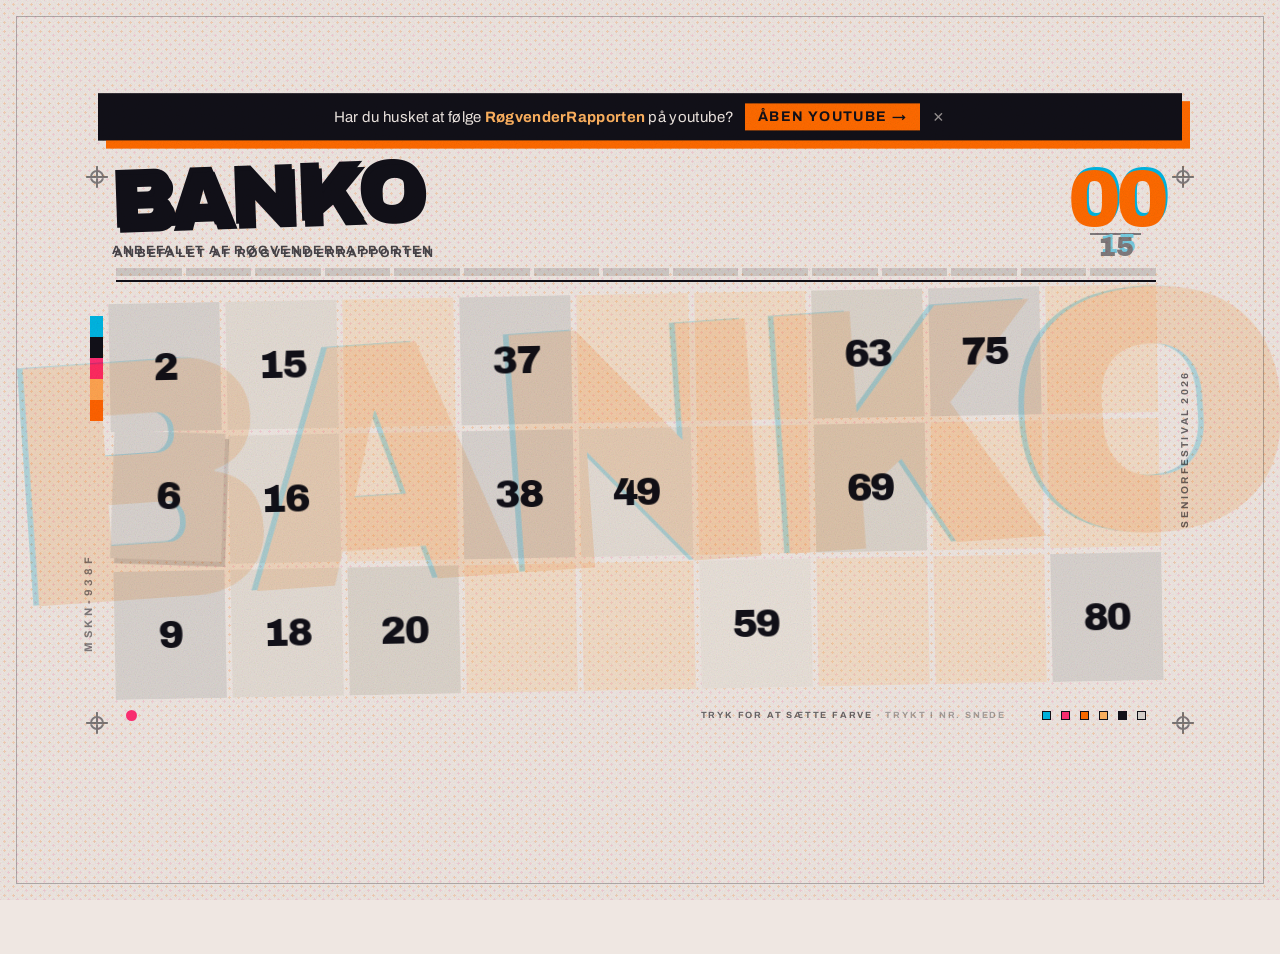
==== commit 3da7309d: "re-voice the masthead easter egg as a colour check Tapping the masthead three times ran a magic-vers" ====
--- a/index.html
+++ b/index.html
@@ -1518,8 +1518,9 @@
   const RIVET_WORDS=["din instruktør","din krop","din hjerne","din mor","dit humør","dine tæer"];
   [...document.querySelectorAll("#rivets i")].forEach((r,i)=> r.addEventListener("click",()=>seniorMsg(RIVET_WORDS[i])));
 
-  // ---------- Easter egg: tap MASKINEN 3× fast → machine "thinks, then answers". ----------
-  const MAGI=["ANALYSERER...","MAGI: 51%","TEKNOLOGI: 49%","KAN IKKE SKELNE"];
+  // ---------- Easter egg: tap the masthead 3× fast → the press runs a colour
+  // check on the sheet, then calls it good. ----------
+  const MAGI=["KONTROLLERER FARVEN…","ORANGE: OK","LYSERØD: SKÆV","SÅDAN SKAL DEN VÆRE"];
   const bigtext=$("#bigtext"), beams=$("#beams");
   let taps=0, tt=null, magiT=null, magiBusy=false;
   function magiShow(){
@@ -1539,7 +1540,7 @@
     })();
   }
   function magiFinal(){                                 // full party: big text + spotlights + dancing plate + VU + confetti pop
-    bigtext.textContent="HEY DET ER BEGGE DELE"; bigtext.classList.add("show");
+    bigtext.textContent="HIP HIP ORANGE!"; bigtext.classList.add("show");
     panel.classList.add("party"); gridEl.classList.add("dance"); beams.classList.add("on");
     startVU(); popConfetti(); playTechno(4);
     blip(880); setTimeout(()=>blip(1180),130); setTimeout(()=>blip(1560),260);
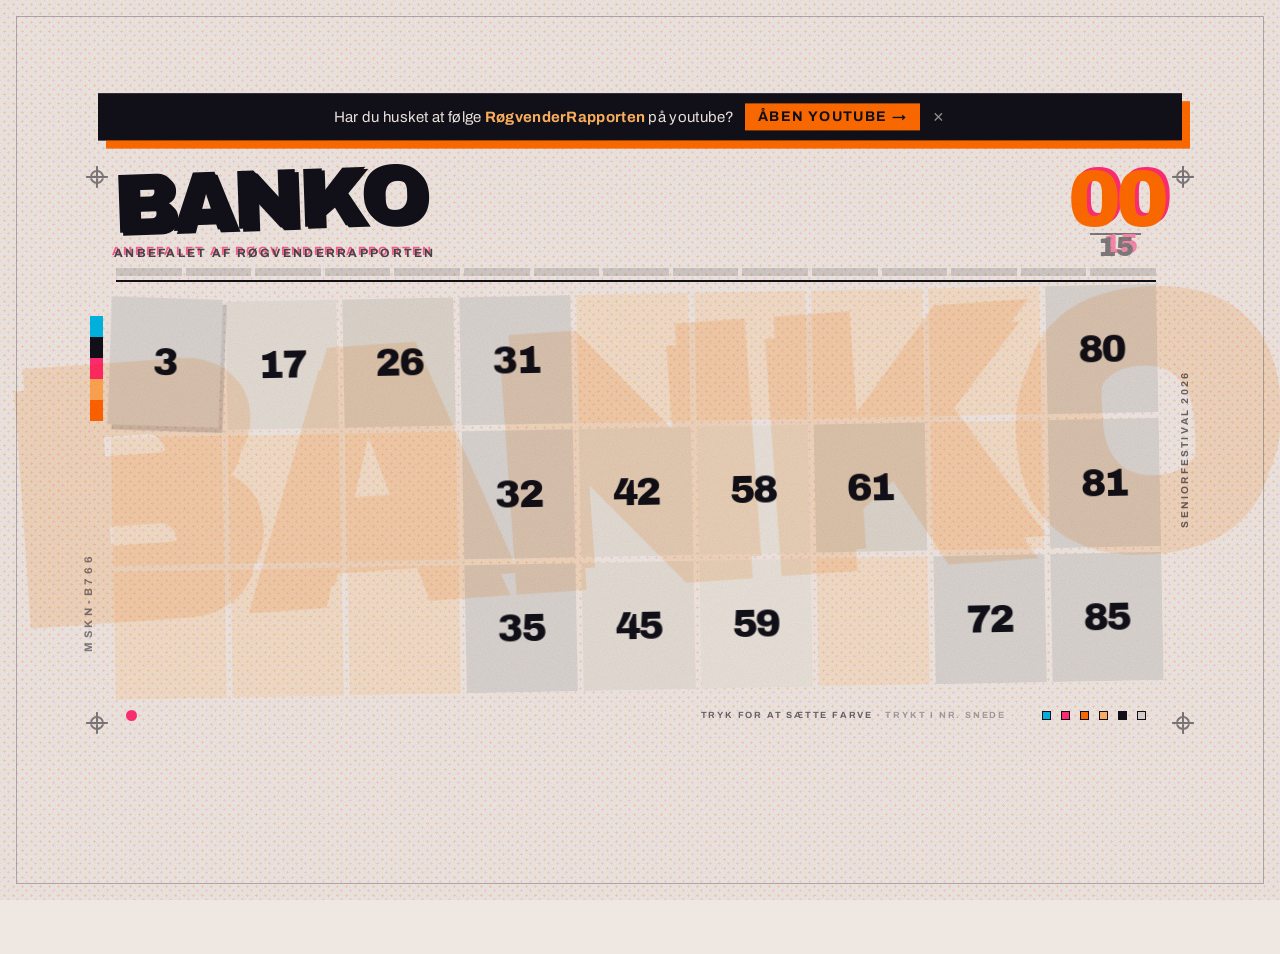
==== commit ae515feb: "print the colour check in mixed inks and the payoff in orange HIP HIP ORANGE! now prints in orange w" ====
--- a/index.html
+++ b/index.html
@@ -587,9 +587,9 @@
     text-shadow:var(--mx,4px) var(--my,4px) 0 var(--mc,var(--pink)); }
   .plaque{ background:var(--paper); color:var(--pink);
     text-shadow:var(--mx,5px) var(--my,5px) 0 var(--mc,var(--ink)); }
-  .bigtext{ color:var(--pink);
-    text-shadow:var(--mx,6px) var(--my,6px) 0 var(--mc,var(--orange)),
-                12px 12px 0 rgba(17,16,24,.35); }
+  .bigtext{ color:var(--orange);
+    text-shadow:var(--mx,6px) var(--my,6px) 0 var(--mc,var(--pink)),
+                12px 12px 0 rgba(17,16,24,.3); }
   .aura::before{ background:radial-gradient(circle at 50% 47%,rgba(255,178,95,.30),transparent 62%);
     mix-blend-mode:multiply; }
   .aura::after{ display:none; }
@@ -1443,7 +1443,7 @@
     TKEYS.forEach(k=>document.body.style.removeProperty(k));
     const t=THEMES[theme][1]; if(t) for(const k in t) document.body.style.setProperty(k,t[k]);
     blip(520);
-    if(!magiBusy){ secret.textContent="◈ "+THEMES[theme][0]+" ◈"; secret.classList.remove("punch"); void secret.offsetWidth; secret.classList.add("show","punch");
+    if(!magiBusy){ secret.style.color=""; secret.textContent="◈ "+THEMES[theme][0]+" ◈"; secret.classList.remove("punch"); void secret.offsetWidth; secret.classList.add("show","punch");
       setTimeout(()=>{ if(!magiBusy) secret.classList.remove("show","punch"); },1100); }
   });
 
@@ -1496,6 +1496,7 @@
   function seniorMsg(word){
     if(msgBusy||magiBusy) return; msgBusy=true;
     aura.classList.add("show");
+    secret.style.color="";                       // drop any ink left by the colour check
     secret.textContent="Tag på seniorkursus: det er godt for "+word+" ✦";
     secret.classList.remove("soul"); void secret.offsetWidth; secret.classList.add("show","soul");
     blip(500); setTimeout(()=>blip(680),130);
@@ -1521,6 +1522,7 @@
   // ---------- Easter egg: tap the masthead 3× fast → the press runs a colour
   // check on the sheet, then calls it good. ----------
   const MAGI=["KONTROLLERER FARVEN…","ORANGE: OK","LYSERØD: SKÆV","SÅDAN SKAL DEN VÆRE"];
+  const STEP_INKS=["#00b5e2","#ff6a00","#ff2d72","#ffb25f"];   // one ink per pass
   const bigtext=$("#bigtext"), beams=$("#beams");
   let taps=0, tt=null, magiT=null, magiBusy=false;
   function magiShow(){
@@ -1530,6 +1532,9 @@
     (function step(){
       if(i<MAGI.length){
         secret.textContent=MAGI[i];
+        // the check itself is printed in mixed inks, one per pass
+        secret.style.color=STEP_INKS[i%STEP_INKS.length];
+        misreg(secret,6,3);
         secret.classList.remove("punch"); void secret.offsetWidth; secret.classList.add("punch");
         blip(360+i*90); i++;
         magiT=setTimeout(step,520);
